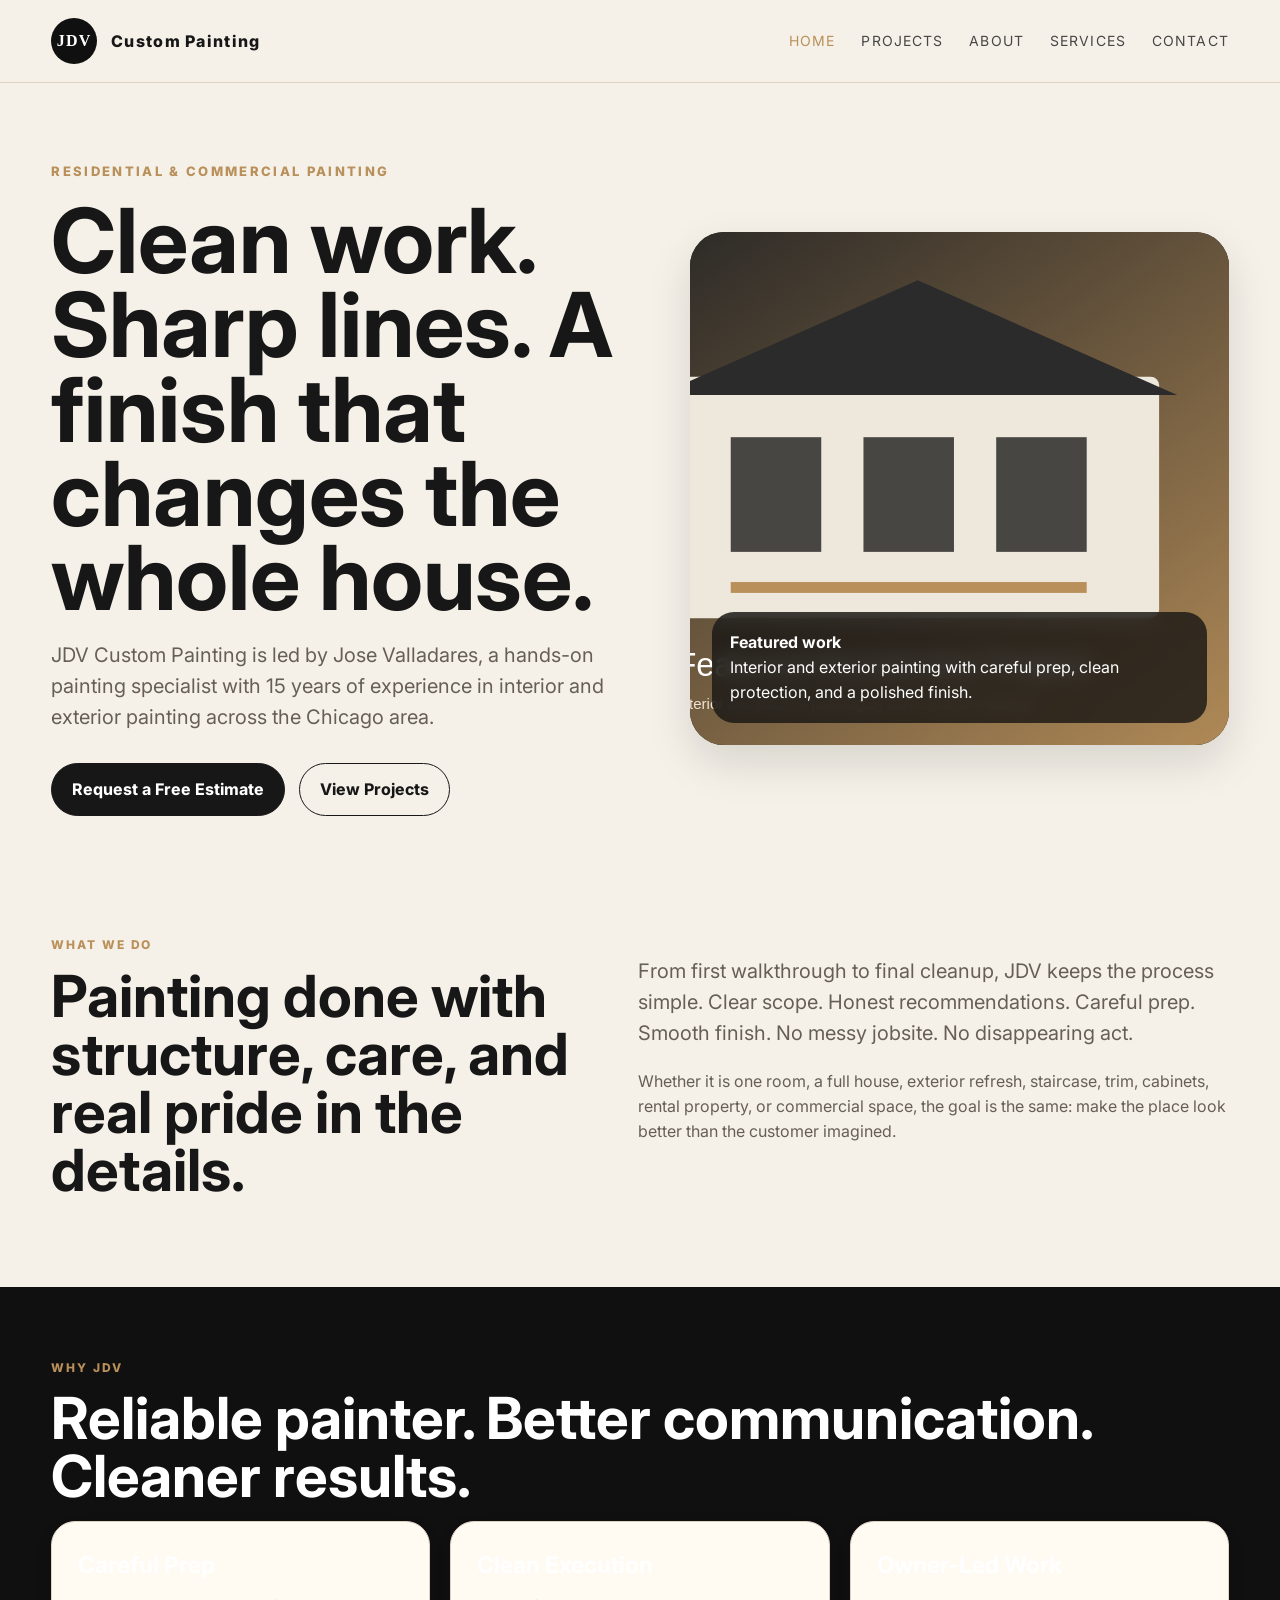
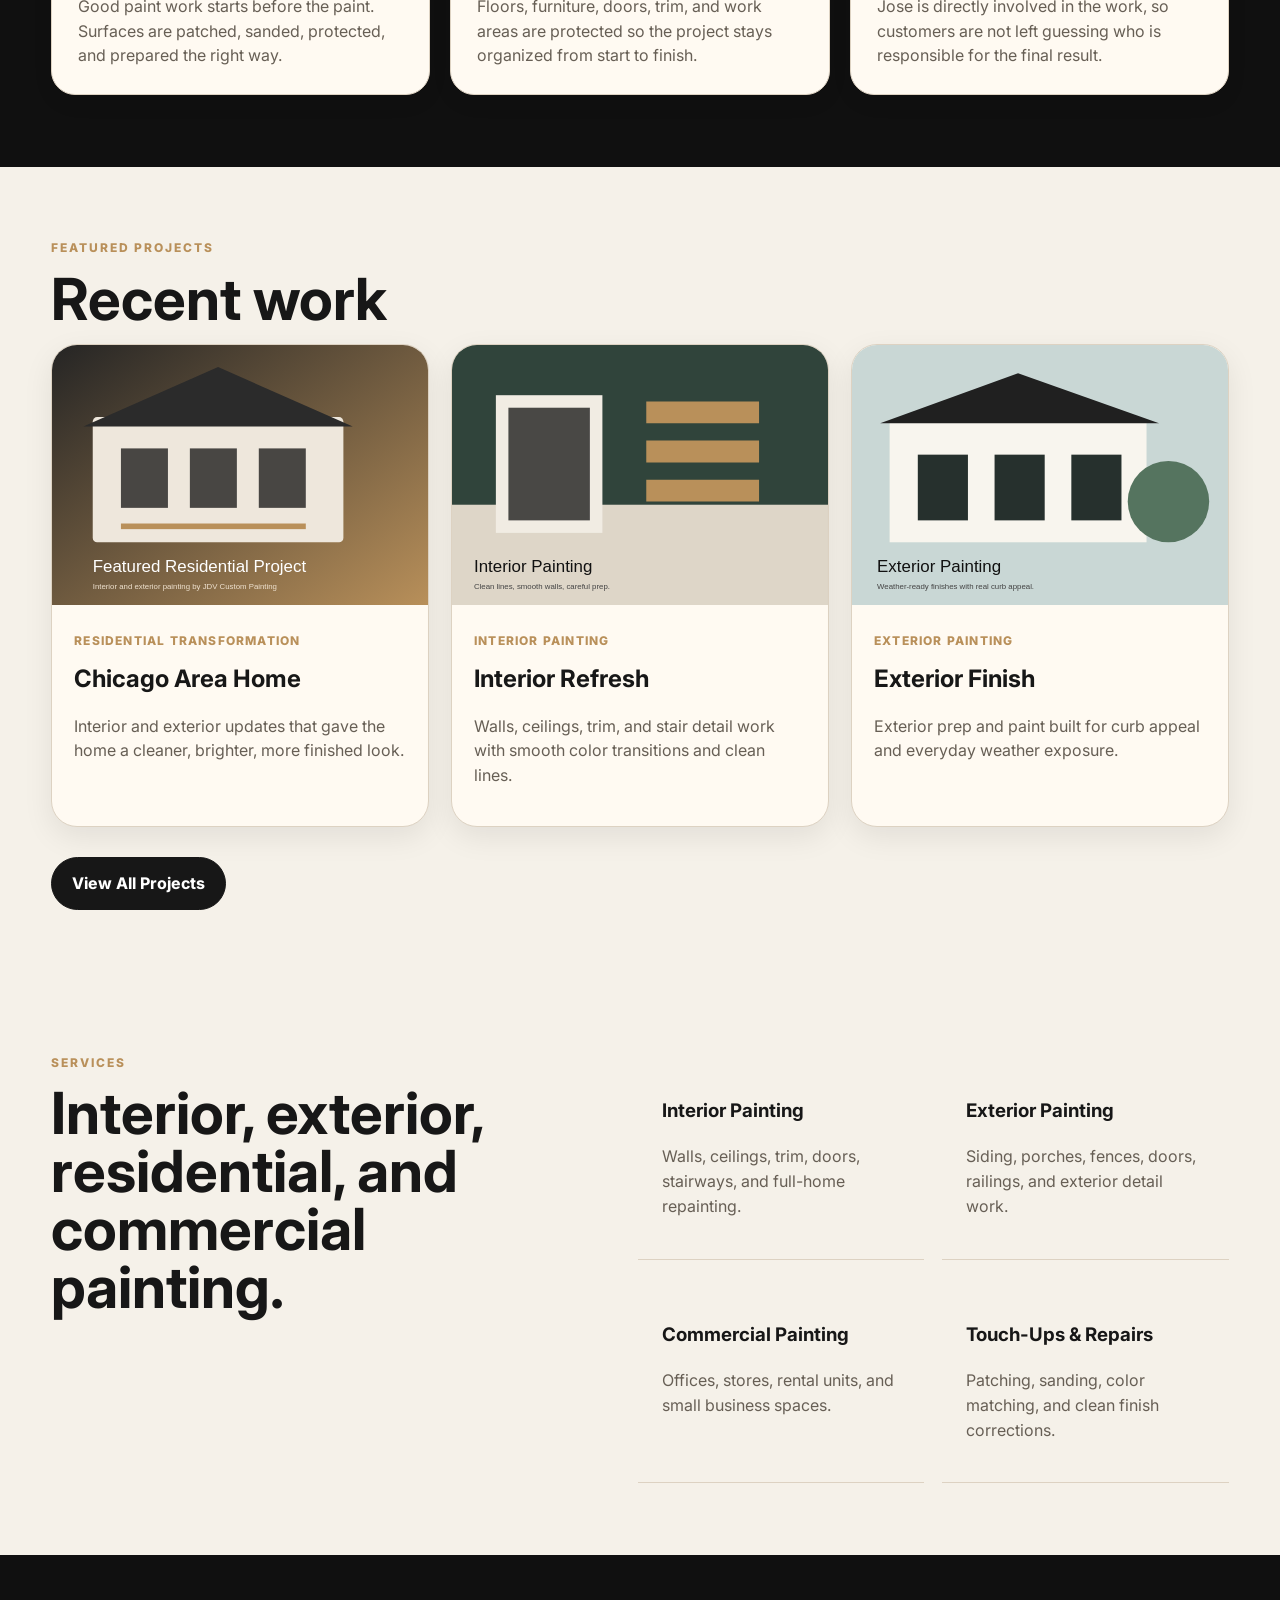
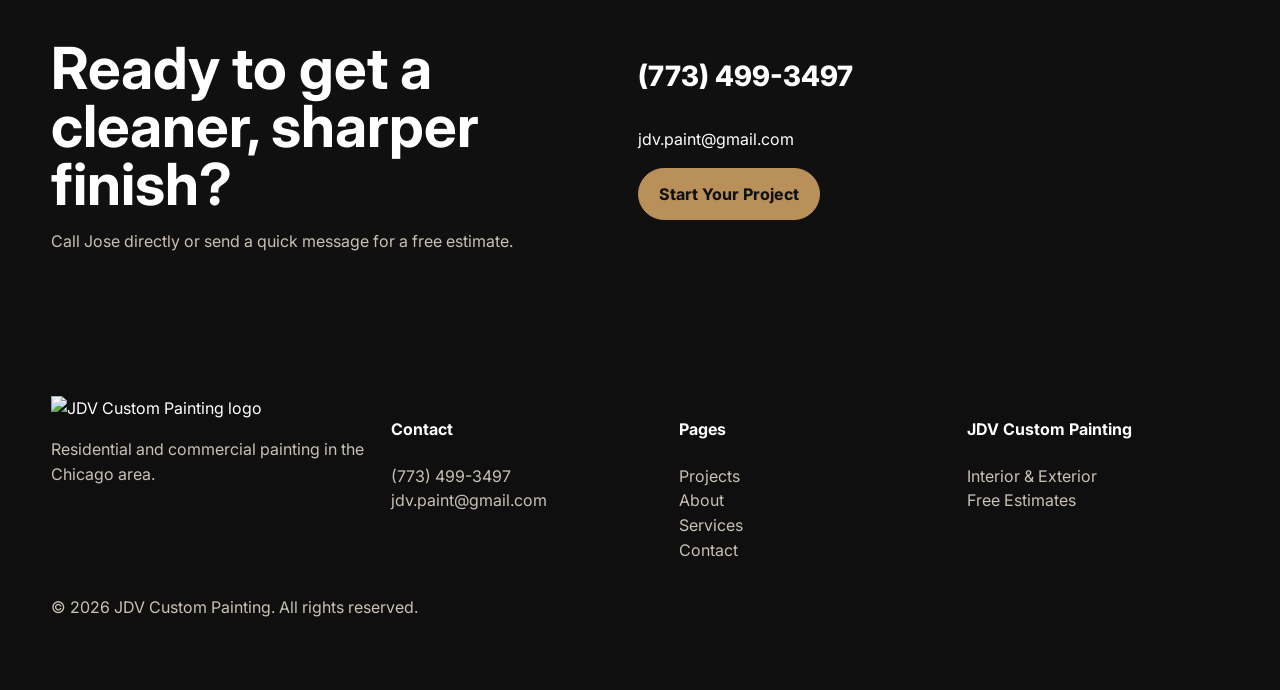
==== index.html @ 557c889a "Add files via upload" ====
<!doctype html><html lang="en"><head><meta charset="utf-8"><meta name="viewport" content="width=device-width,initial-scale=1"><title>JDV Custom Painting | Residential & Commercial Painting in Chicago</title><meta name="description" content="JDV Custom Painting provides residential and commercial interior and exterior painting in the Chicago area. Free estimates by Jose Valladares."><link rel="preconnect" href="https://fonts.googleapis.com"><link rel="preconnect" href="https://fonts.gstatic.com" crossorigin><link href="https://fonts.googleapis.com/css2?family=Inter:wght@400;600;700;800;900&display=swap" rel="stylesheet"><link rel="stylesheet" href="assets/style.css"></head><body><header class="topbar"><div class="wrap nav"><a class="brand" href="index.html"><span class="brand-mark">JDV</span><span>Custom Painting</span></a><nav class="links"><a class="active" href="index.html">Home</a><a href="projects.html">Projects</a><a href="about.html">About</a><a href="services.html">Services</a><a href="contact.html">Contact</a></nav><button class="mobile-toggle">☰</button></div><div class="wrap mobile-menu"><a href="index.html">Home</a><a href="projects.html">Projects</a><a href="about.html">About</a><a href="services.html">Services</a><a href="contact.html">Contact</a></div></header><main><section class="hero"><div class="wrap hero-grid"><div><div class="eyebrow">Residential & Commercial Painting</div><h1 class="h1">Clean work. Sharp lines. A finish that changes the whole house.</h1><p class="lead">JDV Custom Painting is led by Jose Valladares, a hands-on painting specialist with 15 years of experience in interior and exterior painting across the Chicago area.</p><div class="actions"><a class="btn dark" href="contact.html">Request a Free Estimate</a><a class="btn" href="projects.html">View Projects</a></div></div><div class="hero-card"><img src="assets/images/project-house.svg" alt="Residential painting project"><div class="hero-note"><strong>Featured work</strong><br>Interior and exterior painting with careful prep, clean protection, and a polished finish.</div></div></div></section><section class="section"><div class="wrap split"><div><div class="kicker">What We Do</div><h2 class="section-title">Painting done with structure, care, and real pride in the details.</h2></div><div><p class="lead">From first walkthrough to final cleanup, JDV keeps the process simple. Clear scope. Honest recommendations. Careful prep. Smooth finish. No messy jobsite. No disappearing act.</p><p class="muted">Whether it is one room, a full house, exterior refresh, staircase, trim, cabinets, rental property, or commercial space, the goal is the same: make the place look better than the customer imagined.</p></div></div></section><section class="section dark"><div class="wrap"><div class="kicker">Why JDV</div><h2 class="section-title">Reliable painter. Better communication. Cleaner results.</h2><div class="cards"><div class="card"><h3>Careful Prep</h3><p>Good paint work starts before the paint. Surfaces are patched, sanded, protected, and prepared the right way.</p></div><div class="card"><h3>Clean Execution</h3><p>Floors, furniture, doors, trim, and work areas are protected so the project stays organized from start to finish.</p></div><div class="card"><h3>Owner-Led Work</h3><p>Jose is directly involved in the work, so customers are not left guessing who is responsible for the final result.</p></div></div></div></section><section class="section"><div class="wrap"><div class="kicker">Featured Projects</div><h2 class="section-title">Recent work</h2><div class="project-grid"><article class="project"><img src="assets/images/project-house.svg" alt="Chicago area residential transformation"><div class="project-body"><span class="tag">Residential Transformation</span><h3>Chicago Area Home</h3><p class="muted">Interior and exterior updates that gave the home a cleaner, brighter, more finished look.</p></div></article><article class="project"><img src="assets/images/interior.svg" alt="Interior painting project"><div class="project-body"><span class="tag">Interior Painting</span><h3>Interior Refresh</h3><p class="muted">Walls, ceilings, trim, and stair detail work with smooth color transitions and clean lines.</p></div></article><article class="project"><img src="assets/images/exterior.svg" alt="Exterior painting project"><div class="project-body"><span class="tag">Exterior Painting</span><h3>Exterior Finish</h3><p class="muted">Exterior prep and paint built for curb appeal and everyday weather exposure.</p></div></article></div><div class="actions"><a class="btn dark" href="projects.html">View All Projects</a></div></div></section><section class="section"><div class="wrap split"><div><div class="kicker">Services</div><h2 class="section-title">Interior, exterior, residential, and commercial painting.</h2></div><div class="service-list"><div class="service-item"><h3>Interior Painting</h3><p class="muted">Walls, ceilings, trim, doors, stairways, and full-home repainting.</p></div><div class="service-item"><h3>Exterior Painting</h3><p class="muted">Siding, porches, fences, doors, railings, and exterior detail work.</p></div><div class="service-item"><h3>Commercial Painting</h3><p class="muted">Offices, stores, rental units, and small business spaces.</p></div><div class="service-item"><h3>Touch-Ups & Repairs</h3><p class="muted">Patching, sanding, color matching, and clean finish corrections.</p></div></div></div></section><section class="section dark"><div class="wrap split"><div><h2 class="section-title">Ready to get a cleaner, sharper finish?</h2><p class="muted">Call Jose directly or send a quick message for a free estimate.</p></div><div><p class="contact-line"><a href="tel:+17734993497">(773) 499-3497</a></p><p><a href="mailto:jdv.paint@gmail.com">jdv.paint@gmail.com</a></p><a class="btn gold" href="contact.html">Start Your Project</a></div></div></section></main><footer class="footer"><div class="wrap footer-grid"><div><img src="assets/images/logo.svg" alt="JDV Custom Painting logo" style="width:220px"><p>Residential and commercial painting in the Chicago area.</p></div><div><h4>Contact</h4><p><a href="tel:+17734993497">(773) 499-3497</a><br><a href="mailto:jdv.paint@gmail.com">jdv.paint@gmail.com</a></p></div><div><h4>Pages</h4><p><a href="projects.html">Projects</a><br><a href="about.html">About</a><br><a href="services.html">Services</a><br><a href="contact.html">Contact</a></p></div><div><h4>JDV Custom Painting</h4><p>Interior & Exterior<br>Free Estimates</p></div></div><div class="wrap"><p>© <span data-year></span> JDV Custom Painting. All rights reserved.</p></div></footer><script src="assets/script.js"></script></body></html>
---- assets/style.css ----
:root{--bg:#f5f1e9;--card:#fffaf2;--ink:#171717;--muted:#675f55;--line:#ddd2c2;--gold:#b9905a;--dark:#101010;--dark2:#1b1b1b;--radius:24px;--shadow:0 18px 45px rgba(0,0,0,.12)}
*{box-sizing:border-box}html{scroll-behavior:smooth}body{margin:0;font-family:Inter,Arial,sans-serif;background:var(--bg);color:var(--ink);line-height:1.55}a{color:inherit;text-decoration:none}img{max-width:100%;display:block}.wrap{width:min(1180px,92vw);margin:auto}.topbar{position:sticky;top:0;z-index:10;background:rgba(245,241,233,.9);backdrop-filter:blur(14px);border-bottom:1px solid var(--line)}.nav{height:82px;display:flex;align-items:center;justify-content:space-between}.brand{display:flex;align-items:center;gap:14px;font-weight:800;letter-spacing:.08em}.brand-mark{width:46px;height:46px;border-radius:50%;background:var(--dark);color:#fff;display:grid;place-items:center;font-family:Georgia,serif}.links{display:flex;align-items:center;gap:26px;font-size:14px;text-transform:uppercase;letter-spacing:.08em}.links a{opacity:.78}.links a:hover,.links a.active{opacity:1;color:var(--gold)}.mobile-toggle{display:none}.btn{display:inline-flex;align-items:center;justify-content:center;padding:13px 20px;border-radius:999px;border:1px solid var(--ink);font-weight:750}.btn.dark{background:var(--ink);color:#fff}.btn.gold{background:var(--gold);border-color:var(--gold);color:#111}.hero{padding:78px 0 48px}.hero-grid{display:grid;grid-template-columns:1.05fr .95fr;gap:44px;align-items:center}.eyebrow{font-size:13px;text-transform:uppercase;letter-spacing:.18em;color:var(--gold);font-weight:800}.h1{font-size:clamp(46px,7vw,92px);line-height:.94;margin:18px 0}.lead{font-size:20px;color:var(--muted);max-width:690px}.hero-card{border-radius:34px;overflow:hidden;box-shadow:var(--shadow);background:#111;position:relative}.hero-card img{aspect-ratio:1.05/1;object-fit:cover}.hero-note{position:absolute;left:22px;right:22px;bottom:22px;background:rgba(16,16,16,.76);color:#fff;border-radius:22px;padding:18px;backdrop-filter:blur(10px)}.actions{display:flex;gap:14px;flex-wrap:wrap;margin-top:30px}.section{padding:72px 0}.section.dark{background:var(--dark);color:#fff}.section.dark .muted{color:#c9c1b5}.kicker{color:var(--gold);font-weight:800;letter-spacing:.16em;text-transform:uppercase;font-size:12px}.section-title{font-size:clamp(34px,5vw,58px);line-height:1;margin:12px 0 16px}.muted{color:var(--muted)}.split{display:grid;grid-template-columns:.95fr 1.05fr;gap:52px;align-items:start}.cards{display:grid;grid-template-columns:repeat(3,1fr);gap:20px}.card{background:var(--card);border:1px solid var(--line);border-radius:var(--radius);padding:26px;box-shadow:0 8px 22px rgba(0,0,0,.05)}.card h3{font-size:23px;margin:0 0 10px}.card p{color:var(--muted);margin:0}.project-grid{display:grid;grid-template-columns:repeat(3,1fr);gap:22px}.project{background:var(--card);border:1px solid var(--line);border-radius:26px;overflow:hidden;box-shadow:0 10px 30px rgba(0,0,0,.08)}.project img{height:260px;width:100%;object-fit:cover}.project-body{padding:22px}.project h3{margin:0 0 8px;font-size:24px}.tag{display:inline-block;font-size:12px;text-transform:uppercase;letter-spacing:.1em;color:var(--gold);font-weight:800;margin-bottom:10px}.service-list{display:grid;grid-template-columns:1fr 1fr;gap:18px}.service-item{padding:24px;border-bottom:1px solid var(--line)}.quote{font-size:28px;line-height:1.25;font-family:Georgia,serif}.form{display:grid;gap:14px}.form input,.form textarea,.form select{width:100%;padding:15px 16px;border-radius:14px;border:1px solid var(--line);background:#fff;font:inherit}.form textarea{min-height:150px}.footer{background:#0f0f0f;color:#fff;padding:54px 0}.footer-grid{display:grid;grid-template-columns:1.2fr repeat(3,1fr);gap:26px}.footer p,.footer a{color:#c9c1b5}.page-hero{padding:72px 0 42px;border-bottom:1px solid var(--line)}.crumb{font-size:13px;color:var(--muted);text-transform:uppercase;letter-spacing:.12em}.filters{display:flex;gap:12px;flex-wrap:wrap;margin:24px 0}.pill{border:1px solid var(--line);border-radius:999px;padding:9px 14px;color:var(--muted);background:#fff}.stat-row{display:grid;grid-template-columns:repeat(3,1fr);gap:18px;margin-top:24px}.stat{background:#fff;border:1px solid var(--line);border-radius:22px;padding:22px}.stat strong{font-size:38px;display:block}.contact-line{font-size:28px;font-weight:800}.mobile-menu{display:none}
@media(max-width:850px){.links{display:none}.mobile-toggle{display:block;background:transparent;border:0;font-size:28px}.mobile-menu.open{display:grid;gap:12px;padding:0 0 22px}.hero-grid,.split,.footer-grid{grid-template-columns:1fr}.cards,.project-grid,.service-list,.stat-row{grid-template-columns:1fr}.h1{font-size:52px}.section{padding:52px 0}.hero{padding-top:46px}.project img{height:220px}}
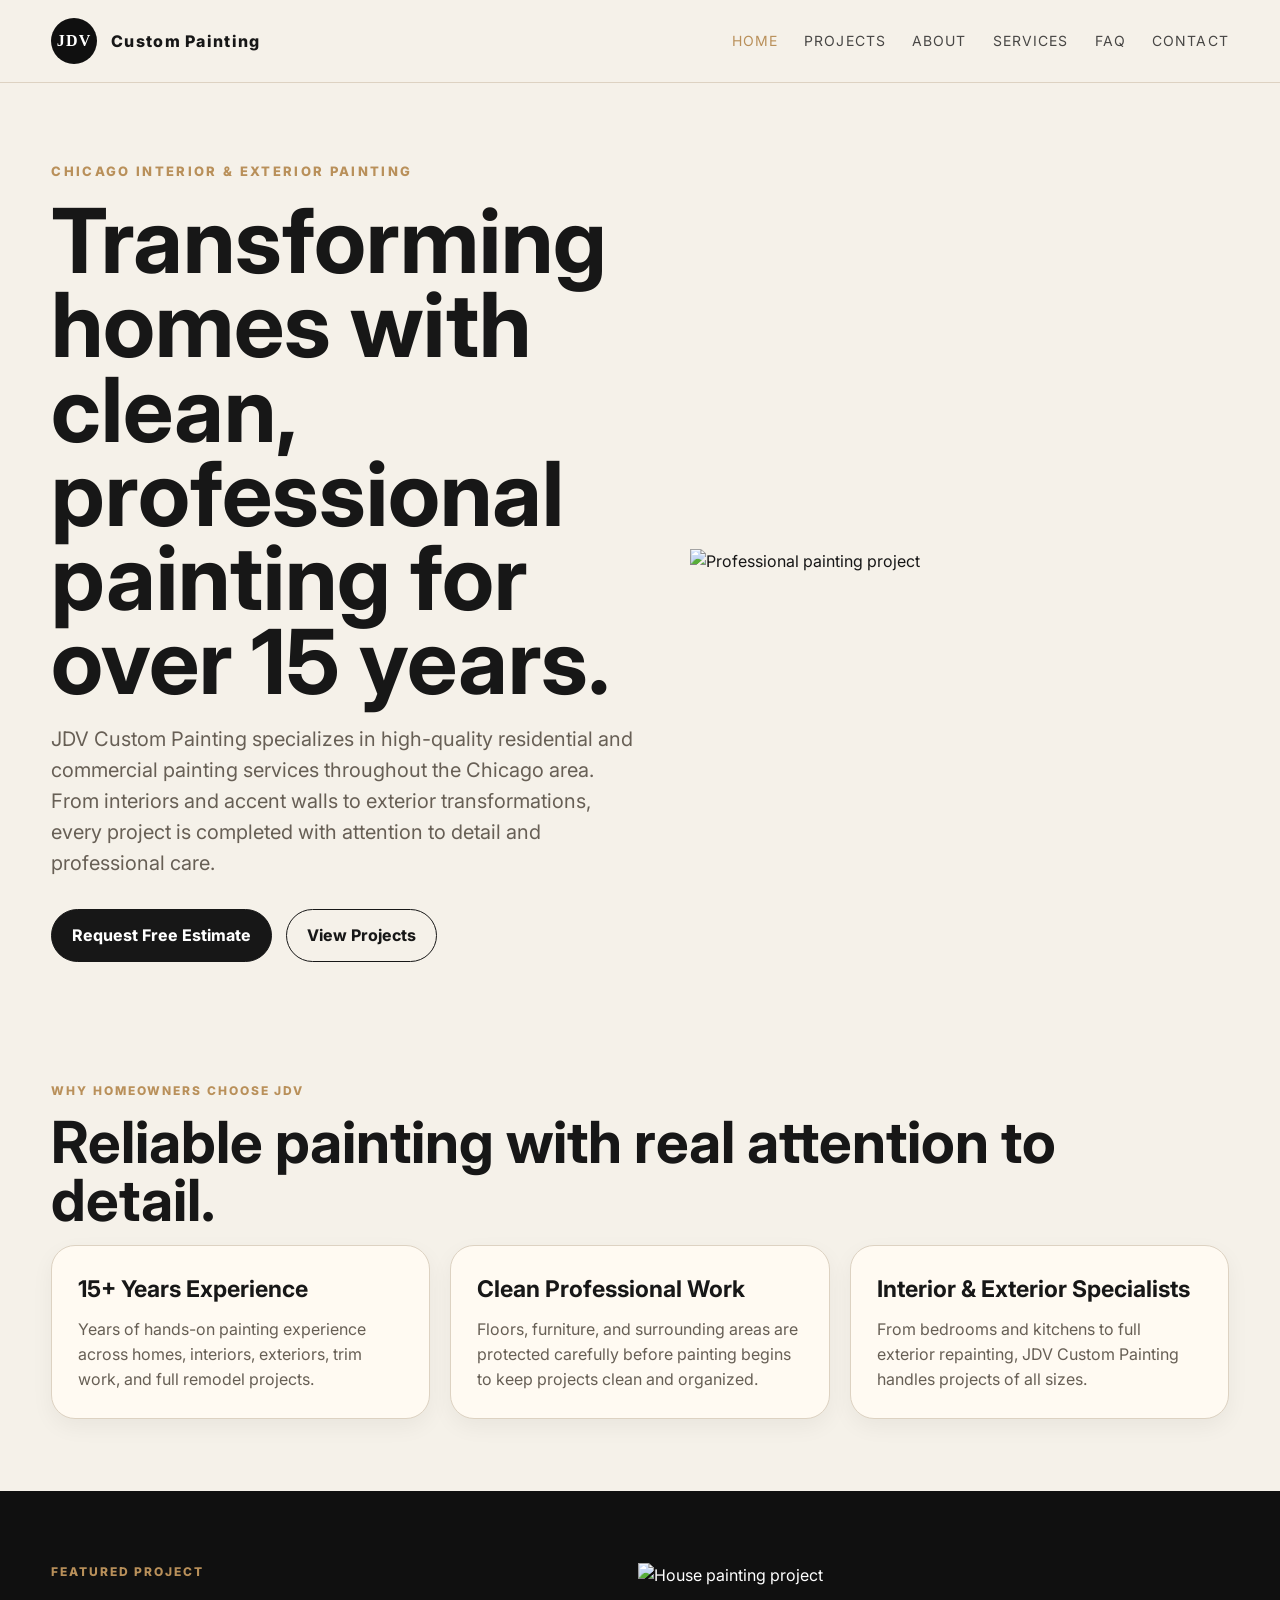
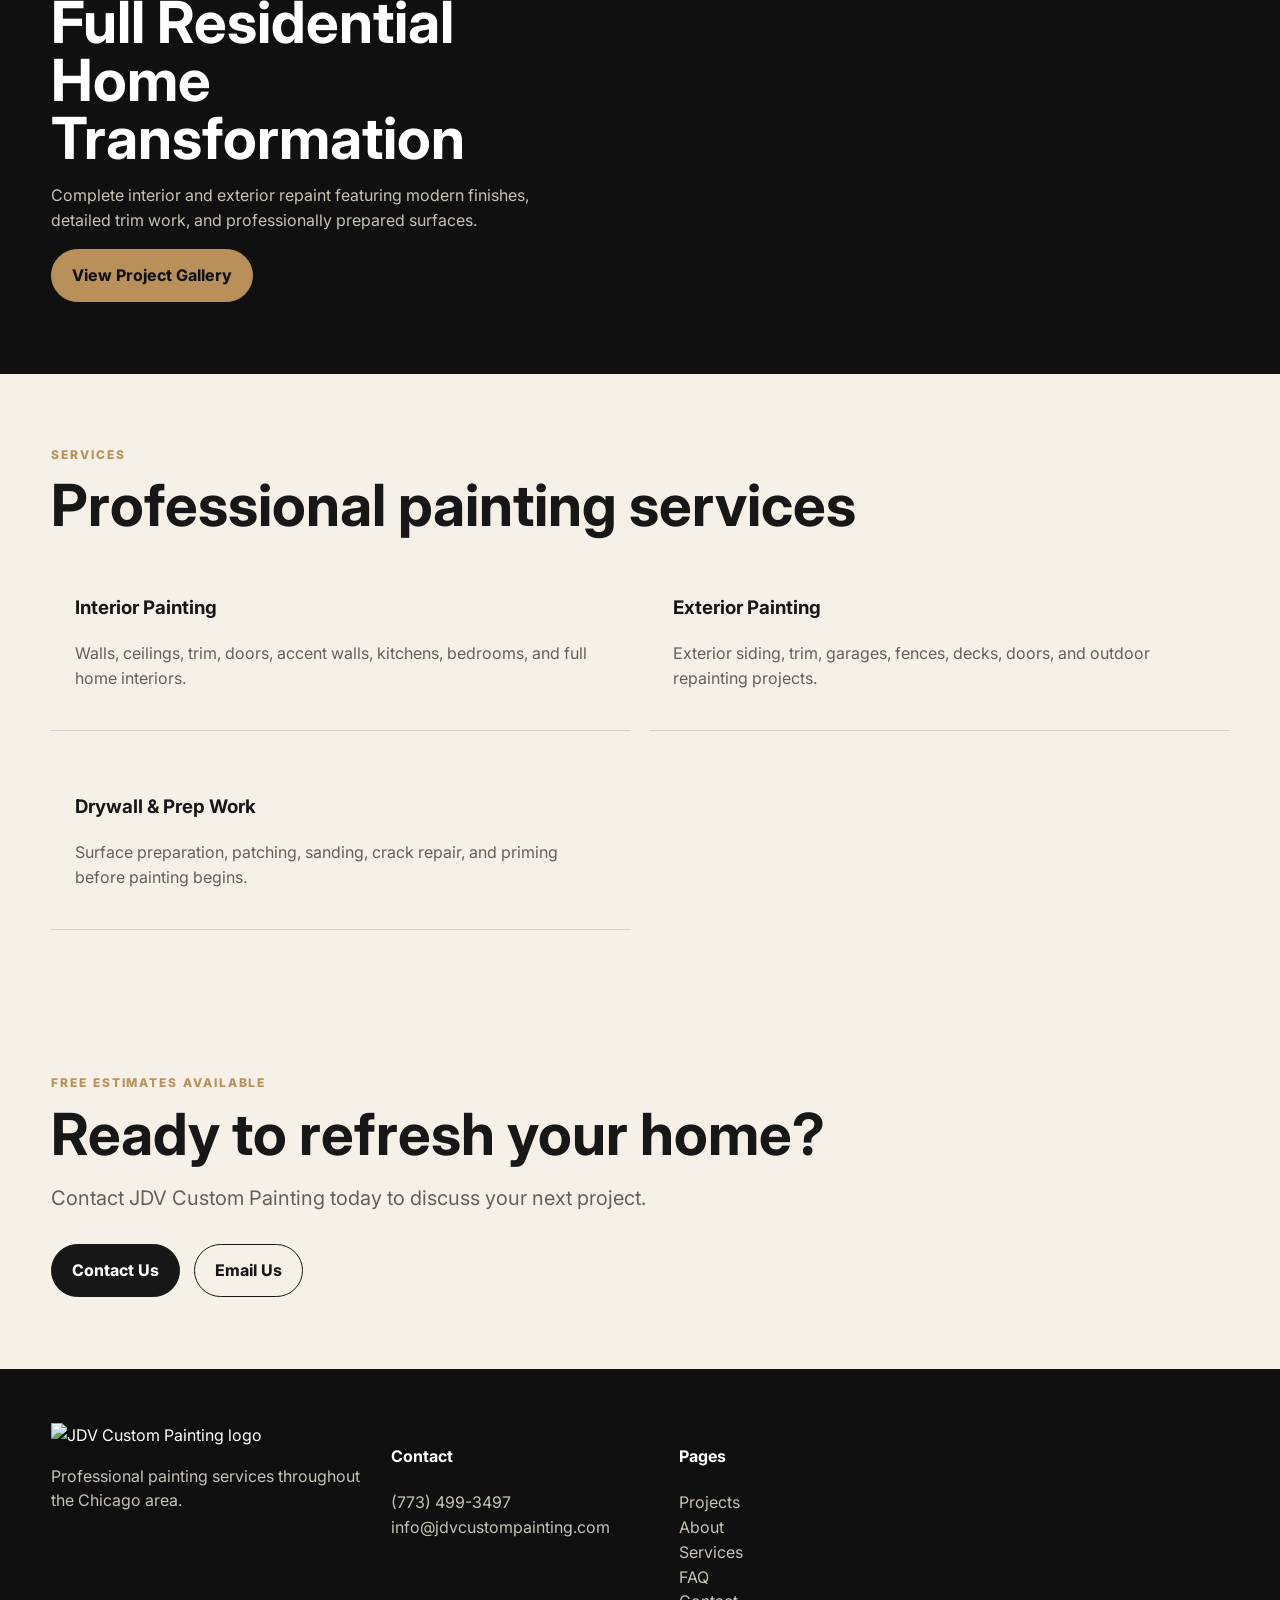
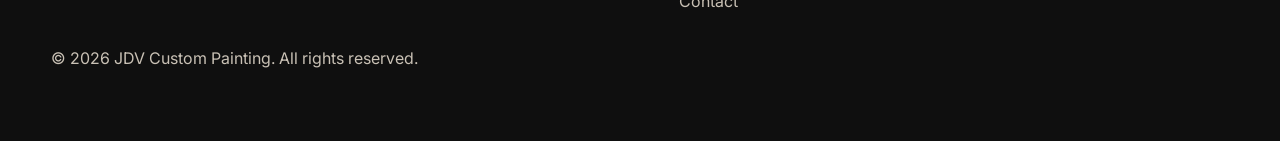
==== commit bba36a9f: "Updated all pages tempates" ====
--- a/index.html
+++ b/index.html
@@ -1 +1,344 @@
-<!doctype html><html lang="en"><head><meta charset="utf-8"><meta name="viewport" content="width=device-width,initial-scale=1"><title>JDV Custom Painting | Residential & Commercial Painting in Chicago</title><meta name="description" content="JDV Custom Painting provides residential and commercial interior and exterior painting in the Chicago area. Free estimates by Jose Valladares."><link rel="preconnect" href="https://fonts.googleapis.com"><link rel="preconnect" href="https://fonts.gstatic.com" crossorigin><link href="https://fonts.googleapis.com/css2?family=Inter:wght@400;600;700;800;900&display=swap" rel="stylesheet"><link rel="stylesheet" href="assets/style.css"></head><body><header class="topbar"><div class="wrap nav"><a class="brand" href="index.html"><span class="brand-mark">JDV</span><span>Custom Painting</span></a><nav class="links"><a class="active" href="index.html">Home</a><a href="projects.html">Projects</a><a href="about.html">About</a><a href="services.html">Services</a><a href="contact.html">Contact</a></nav><button class="mobile-toggle">☰</button></div><div class="wrap mobile-menu"><a href="index.html">Home</a><a href="projects.html">Projects</a><a href="about.html">About</a><a href="services.html">Services</a><a href="contact.html">Contact</a></div></header><main><section class="hero"><div class="wrap hero-grid"><div><div class="eyebrow">Residential & Commercial Painting</div><h1 class="h1">Clean work. Sharp lines. A finish that changes the whole house.</h1><p class="lead">JDV Custom Painting is led by Jose Valladares, a hands-on painting specialist with 15 years of experience in interior and exterior painting across the Chicago area.</p><div class="actions"><a class="btn dark" href="contact.html">Request a Free Estimate</a><a class="btn" href="projects.html">View Projects</a></div></div><div class="hero-card"><img src="assets/images/project-house.svg" alt="Residential painting project"><div class="hero-note"><strong>Featured work</strong><br>Interior and exterior painting with careful prep, clean protection, and a polished finish.</div></div></div></section><section class="section"><div class="wrap split"><div><div class="kicker">What We Do</div><h2 class="section-title">Painting done with structure, care, and real pride in the details.</h2></div><div><p class="lead">From first walkthrough to final cleanup, JDV keeps the process simple. Clear scope. Honest recommendations. Careful prep. Smooth finish. No messy jobsite. No disappearing act.</p><p class="muted">Whether it is one room, a full house, exterior refresh, staircase, trim, cabinets, rental property, or commercial space, the goal is the same: make the place look better than the customer imagined.</p></div></div></section><section class="section dark"><div class="wrap"><div class="kicker">Why JDV</div><h2 class="section-title">Reliable painter. Better communication. Cleaner results.</h2><div class="cards"><div class="card"><h3>Careful Prep</h3><p>Good paint work starts before the paint. Surfaces are patched, sanded, protected, and prepared the right way.</p></div><div class="card"><h3>Clean Execution</h3><p>Floors, furniture, doors, trim, and work areas are protected so the project stays organized from start to finish.</p></div><div class="card"><h3>Owner-Led Work</h3><p>Jose is directly involved in the work, so customers are not left guessing who is responsible for the final result.</p></div></div></div></section><section class="section"><div class="wrap"><div class="kicker">Featured Projects</div><h2 class="section-title">Recent work</h2><div class="project-grid"><article class="project"><img src="assets/images/project-house.svg" alt="Chicago area residential transformation"><div class="project-body"><span class="tag">Residential Transformation</span><h3>Chicago Area Home</h3><p class="muted">Interior and exterior updates that gave the home a cleaner, brighter, more finished look.</p></div></article><article class="project"><img src="assets/images/interior.svg" alt="Interior painting project"><div class="project-body"><span class="tag">Interior Painting</span><h3>Interior Refresh</h3><p class="muted">Walls, ceilings, trim, and stair detail work with smooth color transitions and clean lines.</p></div></article><article class="project"><img src="assets/images/exterior.svg" alt="Exterior painting project"><div class="project-body"><span class="tag">Exterior Painting</span><h3>Exterior Finish</h3><p class="muted">Exterior prep and paint built for curb appeal and everyday weather exposure.</p></div></article></div><div class="actions"><a class="btn dark" href="projects.html">View All Projects</a></div></div></section><section class="section"><div class="wrap split"><div><div class="kicker">Services</div><h2 class="section-title">Interior, exterior, residential, and commercial painting.</h2></div><div class="service-list"><div class="service-item"><h3>Interior Painting</h3><p class="muted">Walls, ceilings, trim, doors, stairways, and full-home repainting.</p></div><div class="service-item"><h3>Exterior Painting</h3><p class="muted">Siding, porches, fences, doors, railings, and exterior detail work.</p></div><div class="service-item"><h3>Commercial Painting</h3><p class="muted">Offices, stores, rental units, and small business spaces.</p></div><div class="service-item"><h3>Touch-Ups & Repairs</h3><p class="muted">Patching, sanding, color matching, and clean finish corrections.</p></div></div></div></section><section class="section dark"><div class="wrap split"><div><h2 class="section-title">Ready to get a cleaner, sharper finish?</h2><p class="muted">Call Jose directly or send a quick message for a free estimate.</p></div><div><p class="contact-line"><a href="tel:+17734993497">(773) 499-3497</a></p><p><a href="mailto:jdv.paint@gmail.com">jdv.paint@gmail.com</a></p><a class="btn gold" href="contact.html">Start Your Project</a></div></div></section></main><footer class="footer"><div class="wrap footer-grid"><div><img src="assets/images/logo.svg" alt="JDV Custom Painting logo" style="width:220px"><p>Residential and commercial painting in the Chicago area.</p></div><div><h4>Contact</h4><p><a href="tel:+17734993497">(773) 499-3497</a><br><a href="mailto:jdv.paint@gmail.com">jdv.paint@gmail.com</a></p></div><div><h4>Pages</h4><p><a href="projects.html">Projects</a><br><a href="about.html">About</a><br><a href="services.html">Services</a><br><a href="contact.html">Contact</a></p></div><div><h4>JDV Custom Painting</h4><p>Interior & Exterior<br>Free Estimates</p></div></div><div class="wrap"><p>© <span data-year></span> JDV Custom Painting. All rights reserved.</p></div></footer><script src="assets/script.js"></script></body></html>
+<!DOCTYPE html>
+<html lang="en">
+
+<head>
+
+  <meta charset="UTF-8" />
+
+  <meta name="viewport" content="width=device-width, initial-scale=1.0" />
+
+  <title>JDV Custom Painting | Interior & Exterior Painting</title>
+
+  <meta name="description"
+    content="Professional interior and exterior painting services in Chicago. 15+ years of experience transforming homes with clean, high-quality finishes." />
+
+  <link rel="stylesheet" href="assets/style.css" />
+
+  <link rel="preconnect" href="https://fonts.googleapis.com" />
+
+  <link rel="preconnect" href="https://fonts.gstatic.com" crossorigin />
+
+  <link
+    href="https://fonts.googleapis.com/css2?family=Inter:wght@400;500;600;700;800&display=swap"
+    rel="stylesheet" />
+
+</head>
+
+<body>
+
+  <header class="topbar">
+
+    <div class="wrap nav">
+
+      <a class="brand" href="index.html">
+
+        <span class="brand-mark">JDV</span>
+
+        <span>Custom Painting</span>
+
+      </a>
+
+      <nav class="links">
+
+        <a class="active" href="index.html">Home</a>
+
+        <a href="projects.html">Projects</a>
+
+        <a href="about.html">About</a>
+
+        <a href="services.html">Services</a>
+
+        <a href="faq.html">FAQ</a>
+
+        <a href="contact.html">Contact</a>
+
+      </nav>
+
+    </div>
+
+  </header>
+
+  <main>
+
+    <section class="hero">
+
+      <div class="wrap hero-grid">
+
+        <div>
+
+          <div class="eyebrow">
+            Chicago Interior & Exterior Painting
+          </div>
+
+          <h1 class="h1">
+            Transforming homes with clean, professional painting for over 15 years.
+          </h1>
+
+          <p class="lead">
+            JDV Custom Painting specializes in high-quality residential and commercial painting services throughout the Chicago area. From interiors and accent walls to exterior transformations, every project is completed with attention to detail and professional care.
+          </p>
+
+          <div class="actions">
+
+            <a class="btn dark" href="contact.html">
+              Request Free Estimate
+            </a>
+
+            <a class="btn" href="projects.html">
+              View Projects
+            </a>
+
+          </div>
+
+        </div>
+
+        <div>
+
+          <img
+            class="hero-image"
+            src="assets/images/hero-painting.jpg"
+            alt="Professional painting project" />
+
+        </div>
+
+      </div>
+
+    </section>
+
+    <section class="section">
+
+      <div class="wrap">
+
+        <div class="kicker">
+          Why Homeowners Choose JDV
+        </div>
+
+        <h2 class="section-title">
+          Reliable painting with real attention to detail.
+        </h2>
+
+        <div class="cards">
+
+          <div class="card">
+
+            <h3>15+ Years Experience</h3>
+
+            <p>
+              Years of hands-on painting experience across homes, interiors, exteriors, trim work, and full remodel projects.
+            </p>
+
+          </div>
+
+          <div class="card">
+
+            <h3>Clean Professional Work</h3>
+
+            <p>
+              Floors, furniture, and surrounding areas are protected carefully before painting begins to keep projects clean and organized.
+            </p>
+
+          </div>
+
+          <div class="card">
+
+            <h3>Interior & Exterior Specialists</h3>
+
+            <p>
+              From bedrooms and kitchens to full exterior repainting, JDV Custom Painting handles projects of all sizes.
+            </p>
+
+          </div>
+
+        </div>
+
+      </div>
+
+    </section>
+
+    <section class="section dark">
+
+      <div class="wrap split">
+
+        <div>
+
+          <div class="kicker">
+            Featured Project
+          </div>
+
+          <h2 class="section-title">
+            Full Residential Home Transformation
+          </h2>
+
+          <p class="muted">
+            Complete interior and exterior repaint featuring modern finishes, detailed trim work, and professionally prepared surfaces.
+          </p>
+
+          <a class="btn gold" href="projects.html">
+            View Project Gallery
+          </a>
+
+        </div>
+
+        <div>
+
+          <img
+            class="rounded-image"
+            src="assets/images/project-house.jpg"
+            alt="House painting project" />
+
+        </div>
+
+      </div>
+
+    </section>
+
+    <section class="section">
+
+      <div class="wrap">
+
+        <div class="kicker">
+          Services
+        </div>
+
+        <h2 class="section-title">
+          Professional painting services
+        </h2>
+
+        <div class="service-list">
+
+          <div class="service-item">
+            <h3>Interior Painting</h3>
+
+            <p class="muted">
+              Walls, ceilings, trim, doors, accent walls, kitchens, bedrooms, and full home interiors.
+            </p>
+          </div>
+
+          <div class="service-item">
+            <h3>Exterior Painting</h3>
+
+            <p class="muted">
+              Exterior siding, trim, garages, fences, decks, doors, and outdoor repainting projects.
+            </p>
+          </div>
+
+          <div class="service-item">
+            <h3>Drywall & Prep Work</h3>
+
+            <p class="muted">
+              Surface preparation, patching, sanding, crack repair, and priming before painting begins.
+            </p>
+          </div>
+
+        </div>
+
+      </div>
+
+    </section>
+
+    <section class="section cta-section">
+
+      <div class="wrap center">
+
+        <div class="kicker">
+          Free Estimates Available
+        </div>
+
+        <h2 class="section-title">
+          Ready to refresh your home?
+        </h2>
+
+        <p class="lead small">
+          Contact JDV Custom Painting today to discuss your next project.
+        </p>
+
+        <div class="actions center-actions">
+
+          <a class="btn dark" href="contact.html">
+            Contact Us
+          </a>
+
+          <a class="btn" href="mailto:info@jdvcustompainting.com">
+            Email Us
+          </a>
+
+        </div>
+
+      </div>
+
+    </section>
+
+  </main>
+
+  <footer class="footer">
+
+    <div class="wrap footer-grid">
+
+      <div>
+
+        <img
+          src="assets/images/logo.svg"
+          alt="JDV Custom Painting logo"
+          class="footer-logo" />
+
+        <p>
+          Professional painting services throughout the Chicago area.
+        </p>
+
+      </div>
+
+      <div>
+
+        <h4>Contact</h4>
+
+        <p>
+
+          <a href="tel:+17734993497">
+            (773) 499-3497
+          </a>
+
+          <br />
+
+          <a href="mailto:info@jdvcustompainting.com">
+            info@jdvcustompainting.com
+          </a>
+
+        </p>
+
+      </div>
+
+      <div>
+
+        <h4>Pages</h4>
+
+        <p>
+
+          <a href="projects.html">Projects</a><br />
+
+          <a href="about.html">About</a><br />
+
+          <a href="services.html">Services</a><br />
+
+          <a href="faq.html">FAQ</a><br />
+
+          <a href="contact.html">Contact</a>
+
+        </p>
+
+      </div>
+
+    </div>
+
+    <div class="wrap copyright">
+
+      <p>
+        © 2026 JDV Custom Painting. All rights reserved.
+      </p>
+
+    </div>
+
+  </footer>
+
+</body>
+
+</html>
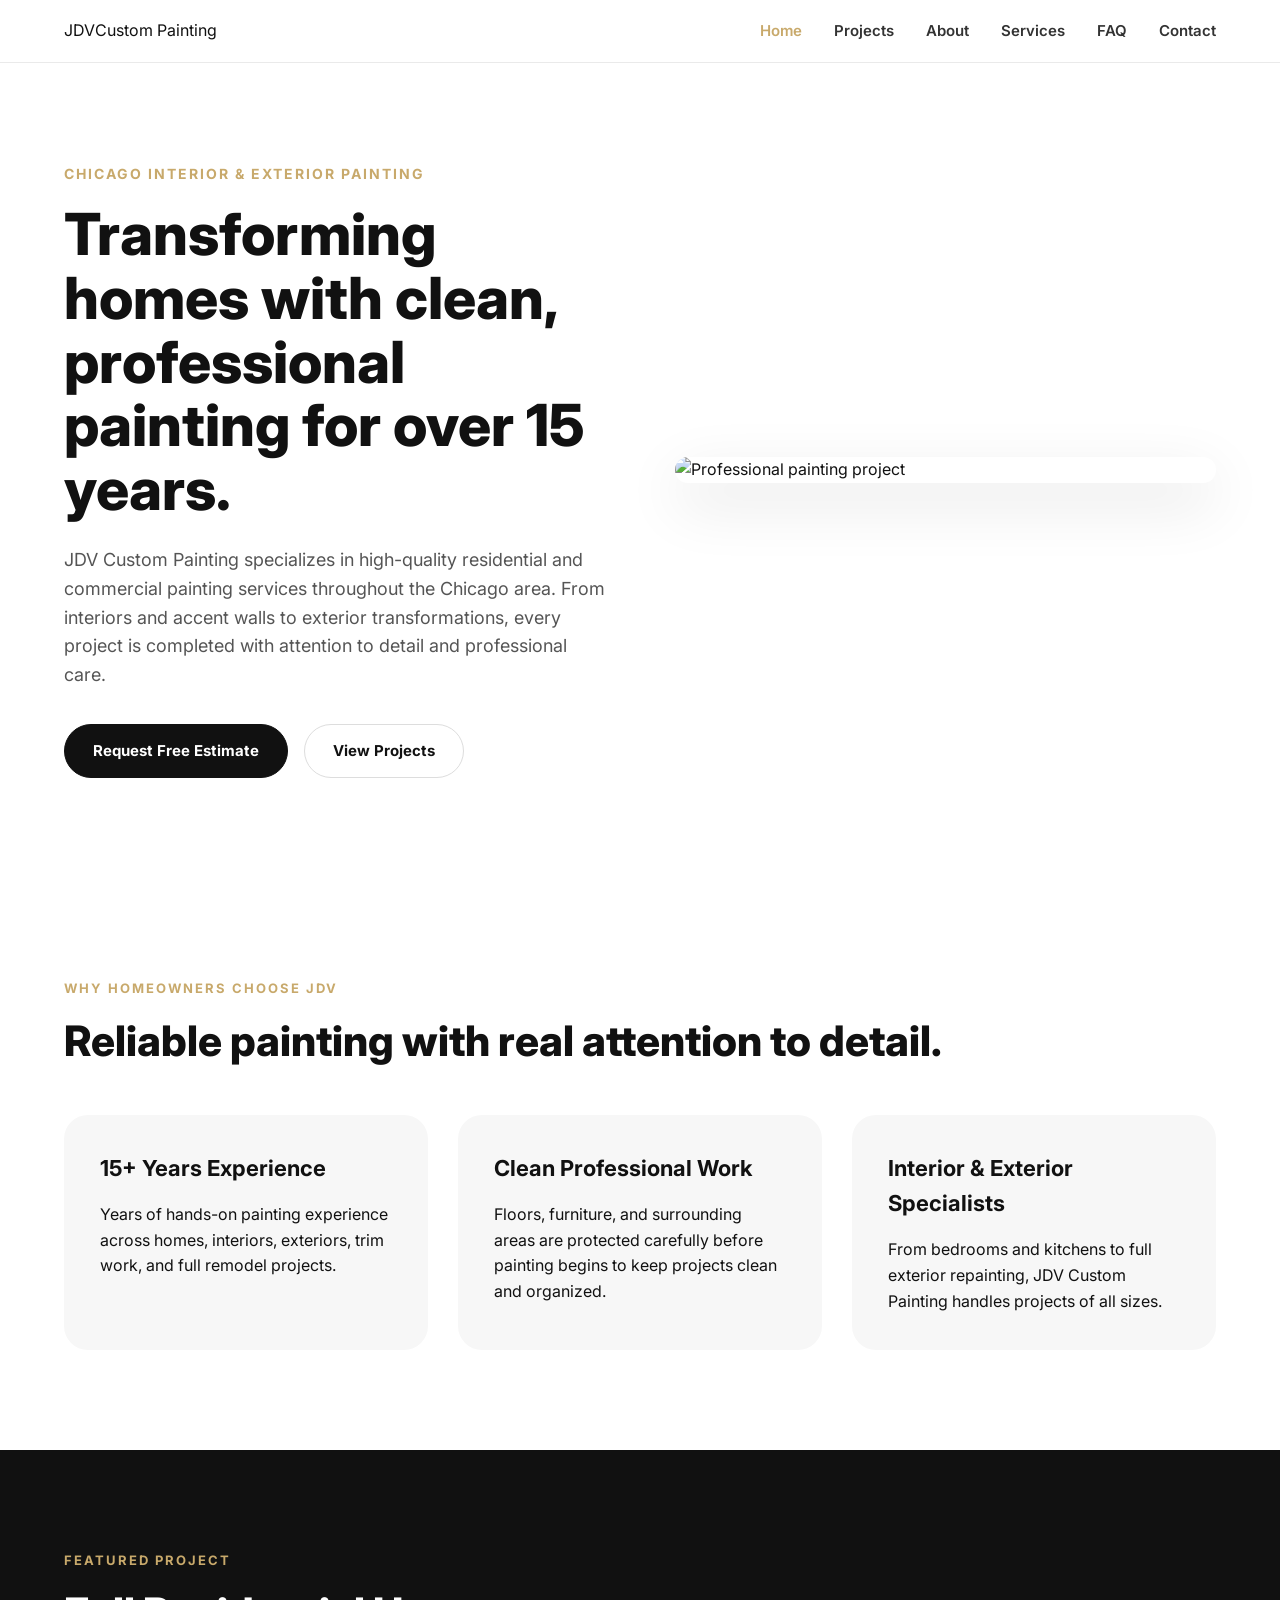
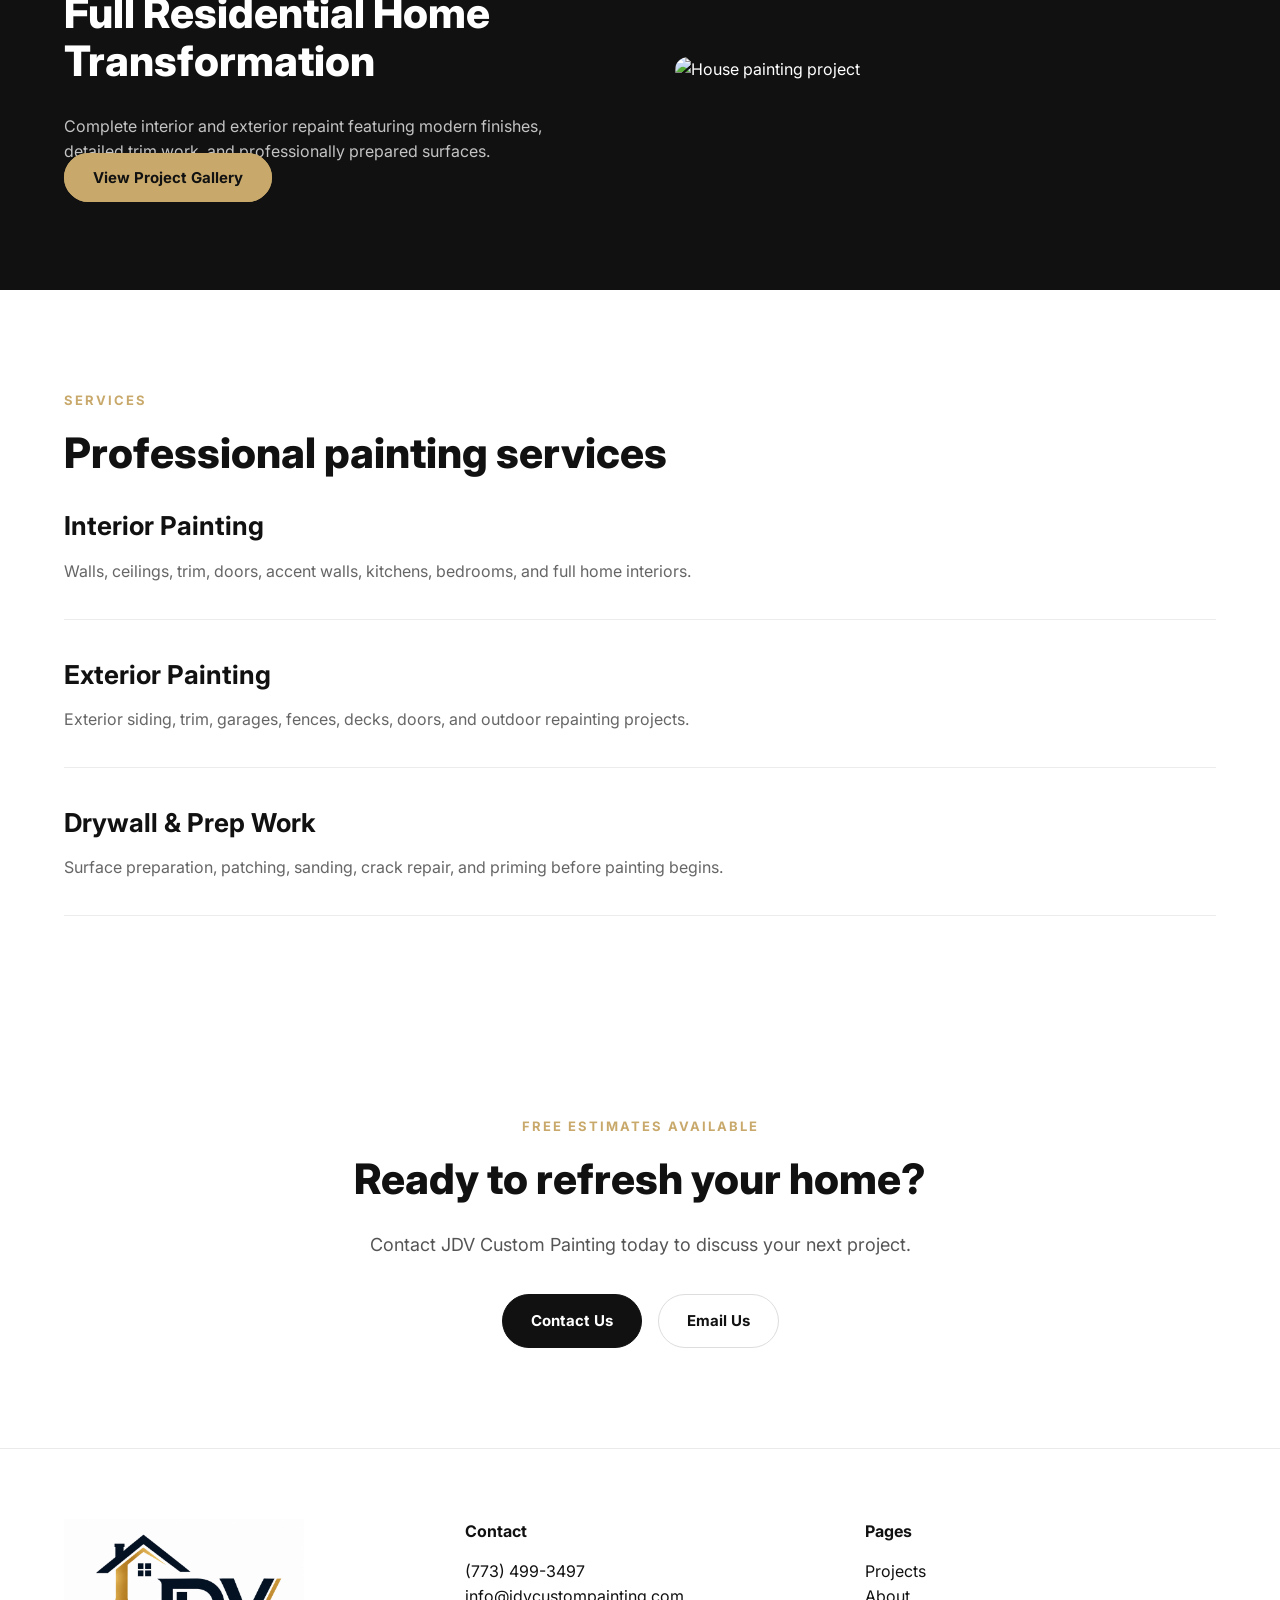
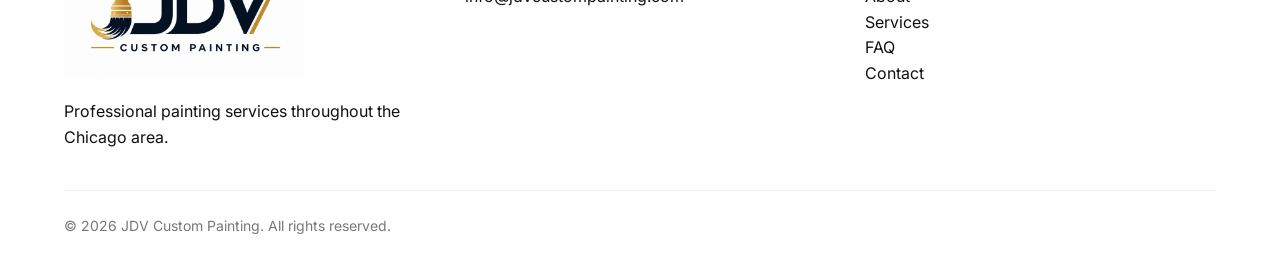
==== commit 9669937c: "updated site" ====
--- a/index.html
+++ b/index.html
@@ -277,7 +277,7 @@
       <div>
 
         <img
-          src="assets/images/logo.svg"
+          src="assets/images/logo.png"
           alt="JDV Custom Painting logo"
           class="footer-logo" />
 
--- a/assets/style.css
+++ b/assets/style.css
@@ -1,3 +1,336 @@
-:root{--bg:#f5f1e9;--card:#fffaf2;--ink:#171717;--muted:#675f55;--line:#ddd2c2;--gold:#b9905a;--dark:#101010;--dark2:#1b1b1b;--radius:24px;--shadow:0 18px 45px rgba(0,0,0,.12)}
-*{box-sizing:border-box}html{scroll-behavior:smooth}body{margin:0;font-family:Inter,Arial,sans-serif;background:var(--bg);color:var(--ink);line-height:1.55}a{color:inherit;text-decoration:none}img{max-width:100%;display:block}.wrap{width:min(1180px,92vw);margin:auto}.topbar{position:sticky;top:0;z-index:10;background:rgba(245,241,233,.9);backdrop-filter:blur(14px);border-bottom:1px solid var(--line)}.nav{height:82px;display:flex;align-items:center;justify-content:space-between}.brand{display:flex;align-items:center;gap:14px;font-weight:800;letter-spacing:.08em}.brand-mark{width:46px;height:46px;border-radius:50%;background:var(--dark);color:#fff;display:grid;place-items:center;font-family:Georgia,serif}.links{display:flex;align-items:center;gap:26px;font-size:14px;text-transform:uppercase;letter-spacing:.08em}.links a{opacity:.78}.links a:hover,.links a.active{opacity:1;color:var(--gold)}.mobile-toggle{display:none}.btn{display:inline-flex;align-items:center;justify-content:center;padding:13px 20px;border-radius:999px;border:1px solid var(--ink);font-weight:750}.btn.dark{background:var(--ink);color:#fff}.btn.gold{background:var(--gold);border-color:var(--gold);color:#111}.hero{padding:78px 0 48px}.hero-grid{display:grid;grid-template-columns:1.05fr .95fr;gap:44px;align-items:center}.eyebrow{font-size:13px;text-transform:uppercase;letter-spacing:.18em;color:var(--gold);font-weight:800}.h1{font-size:clamp(46px,7vw,92px);line-height:.94;margin:18px 0}.lead{font-size:20px;color:var(--muted);max-width:690px}.hero-card{border-radius:34px;overflow:hidden;box-shadow:var(--shadow);background:#111;position:relative}.hero-card img{aspect-ratio:1.05/1;object-fit:cover}.hero-note{position:absolute;left:22px;right:22px;bottom:22px;background:rgba(16,16,16,.76);color:#fff;border-radius:22px;padding:18px;backdrop-filter:blur(10px)}.actions{display:flex;gap:14px;flex-wrap:wrap;margin-top:30px}.section{padding:72px 0}.section.dark{background:var(--dark);color:#fff}.section.dark .muted{color:#c9c1b5}.kicker{color:var(--gold);font-weight:800;letter-spacing:.16em;text-transform:uppercase;font-size:12px}.section-title{font-size:clamp(34px,5vw,58px);line-height:1;margin:12px 0 16px}.muted{color:var(--muted)}.split{display:grid;grid-template-columns:.95fr 1.05fr;gap:52px;align-items:start}.cards{display:grid;grid-template-columns:repeat(3,1fr);gap:20px}.card{background:var(--card);border:1px solid var(--line);border-radius:var(--radius);padding:26px;box-shadow:0 8px 22px rgba(0,0,0,.05)}.card h3{font-size:23px;margin:0 0 10px}.card p{color:var(--muted);margin:0}.project-grid{display:grid;grid-template-columns:repeat(3,1fr);gap:22px}.project{background:var(--card);border:1px solid var(--line);border-radius:26px;overflow:hidden;box-shadow:0 10px 30px rgba(0,0,0,.08)}.project img{height:260px;width:100%;object-fit:cover}.project-body{padding:22px}.project h3{margin:0 0 8px;font-size:24px}.tag{display:inline-block;font-size:12px;text-transform:uppercase;letter-spacing:.1em;color:var(--gold);font-weight:800;margin-bottom:10px}.service-list{display:grid;grid-template-columns:1fr 1fr;gap:18px}.service-item{padding:24px;border-bottom:1px solid var(--line)}.quote{font-size:28px;line-height:1.25;font-family:Georgia,serif}.form{display:grid;gap:14px}.form input,.form textarea,.form select{width:100%;padding:15px 16px;border-radius:14px;border:1px solid var(--line);background:#fff;font:inherit}.form textarea{min-height:150px}.footer{background:#0f0f0f;color:#fff;padding:54px 0}.footer-grid{display:grid;grid-template-columns:1.2fr repeat(3,1fr);gap:26px}.footer p,.footer a{color:#c9c1b5}.page-hero{padding:72px 0 42px;border-bottom:1px solid var(--line)}.crumb{font-size:13px;color:var(--muted);text-transform:uppercase;letter-spacing:.12em}.filters{display:flex;gap:12px;flex-wrap:wrap;margin:24px 0}.pill{border:1px solid var(--line);border-radius:999px;padding:9px 14px;color:var(--muted);background:#fff}.stat-row{display:grid;grid-template-columns:repeat(3,1fr);gap:18px;margin-top:24px}.stat{background:#fff;border:1px solid var(--line);border-radius:22px;padding:22px}.stat strong{font-size:38px;display:block}.contact-line{font-size:28px;font-weight:800}.mobile-menu{display:none}
-@media(max-width:850px){.links{display:none}.mobile-toggle{display:block;background:transparent;border:0;font-size:28px}.mobile-menu.open{display:grid;gap:12px;padding:0 0 22px}.hero-grid,.split,.footer-grid{grid-template-columns:1fr}.cards,.project-grid,.service-list,.stat-row{grid-template-columns:1fr}.h1{font-size:52px}.section{padding:52px 0}.hero{padding-top:46px}.project img{height:220px}}
+* {
+  margin: 0;
+  padding: 0;
+  box-sizing: border-box;
+}
+
+body {
+  font-family: 'Inter', sans-serif;
+  color: #111111;
+  background: #ffffff;
+  line-height: 1.6;
+}
+
+a {
+  text-decoration: none;
+  color: inherit;
+}
+
+img {
+  max-width: 100%;
+  display: block;
+}
+
+.wrap {
+  width: 90%;
+  max-width: 1200px;
+  margin: auto;
+}
+
+/* HEADER */
+
+.topbar {
+  position: sticky;
+  top: 0;
+  z-index: 1000;
+  background: rgba(255,255,255,0.96);
+  border-bottom: 1px solid #eaeaea;
+  backdrop-filter: blur(10px);
+}
+
+.nav {
+  display: flex;
+  align-items: center;
+  justify-content: space-between;
+  padding: 18px 0;
+}
+
+.brand {
+  display: flex;
+  align-items: center;
+}
+
+.brand-logo {
+  width: 180px;
+  height: auto;
+}
+
+.links {
+  display: flex;
+  gap: 32px;
+}
+
+.links a {
+  font-size: 15px;
+  font-weight: 600;
+  color: #333333;
+  transition: 0.2s ease;
+}
+
+.links a:hover,
+.links a.active {
+  color: #c8a96b;
+}
+
+/* HERO */
+
+.hero {
+  padding: 100px 0;
+}
+
+.hero-grid {
+  display: grid;
+  grid-template-columns: 1fr 1fr;
+  gap: 70px;
+  align-items: center;
+}
+
+.eyebrow {
+  color: #c8a96b;
+  font-size: 14px;
+  font-weight: 700;
+  letter-spacing: 2px;
+  text-transform: uppercase;
+  margin-bottom: 18px;
+}
+
+.h1 {
+  font-size: 58px;
+  line-height: 1.1;
+  font-weight: 800;
+  margin-bottom: 24px;
+}
+
+.lead {
+  font-size: 18px;
+  color: #555555;
+  margin-bottom: 34px;
+}
+
+.hero-image {
+  border-radius: 24px;
+  box-shadow: 0 20px 60px rgba(0,0,0,0.12);
+}
+
+/* BUTTONS */
+
+.actions {
+  display: flex;
+  gap: 16px;
+  flex-wrap: wrap;
+}
+
+.btn {
+  padding: 14px 28px;
+  border-radius: 999px;
+  border: 1px solid #dddddd;
+  font-size: 15px;
+  font-weight: 700;
+  transition: 0.2s ease;
+}
+
+.btn:hover {
+  transform: translateY(-2px);
+}
+
+.btn.dark {
+  background: #111111;
+  color: white;
+  border-color: #111111;
+}
+
+.btn.gold {
+  background: #c8a96b;
+  color: #111111;
+  border-color: #c8a96b;
+}
+
+/* SECTIONS */
+
+.section {
+  padding: 100px 0;
+}
+
+.dark {
+  background: #111111;
+  color: white;
+}
+
+.dark .muted {
+  color: rgba(255,255,255,0.75);
+}
+
+.kicker {
+  color: #c8a96b;
+  text-transform: uppercase;
+  letter-spacing: 2px;
+  font-size: 13px;
+  font-weight: 700;
+  margin-bottom: 18px;
+}
+
+.section-title {
+  font-size: 42px;
+  line-height: 1.15;
+  margin-bottom: 28px;
+  font-weight: 800;
+}
+
+.muted {
+  color: #666666;
+}
+
+/* CARDS */
+
+.cards {
+  display: grid;
+  grid-template-columns: repeat(3,1fr);
+  gap: 30px;
+  margin-top: 50px;
+}
+
+.card {
+  padding: 36px;
+  border-radius: 24px;
+  background: #f7f7f7;
+}
+
+.card h3 {
+  margin-bottom: 16px;
+  font-size: 22px;
+}
+
+/* SPLIT */
+
+.split {
+  display: grid;
+  grid-template-columns: 1fr 1fr;
+  gap: 70px;
+  align-items: center;
+}
+
+.rounded-image {
+  border-radius: 24px;
+}
+
+/* SERVICES */
+
+.service-list {
+  display: flex;
+  flex-direction: column;
+  gap: 34px;
+}
+
+.service-item {
+  padding-bottom: 34px;
+  border-bottom: 1px solid #ececec;
+}
+
+.service-item h3 {
+  font-size: 26px;
+  margin-bottom: 12px;
+}
+
+/* CTA */
+
+.center {
+  text-align: center;
+}
+
+.center-actions {
+  justify-content: center;
+}
+
+.small {
+  max-width: 700px;
+  margin-inline: auto;
+}
+
+/* PROJECTS */
+
+.project-image {
+  border-radius: 18px;
+  margin-bottom: 22px;
+}
+
+/* FOOTER */
+
+.footer {
+  padding: 70px 0 30px;
+  border-top: 1px solid #eaeaea;
+}
+
+.footer-grid {
+  display: grid;
+  grid-template-columns: repeat(3,1fr);
+  gap: 50px;
+  margin-bottom: 40px;
+}
+
+.footer h4 {
+  margin-bottom: 14px;
+}
+
+.footer-logo {
+  width: 240px;
+  height: auto;
+  margin-bottom: 20px;
+}
+
+.copyright {
+  border-top: 1px solid #ececec;
+  padding-top: 24px;
+  color: #777777;
+  font-size: 14px;
+}
+
+/* RESPONSIVE */
+
+@media (max-width: 900px) {
+
+  .hero-grid,
+  .split,
+  .cards,
+  .footer-grid {
+    grid-template-columns: 1fr;
+  }
+
+  .h1 {
+    font-size: 42px;
+  }
+
+  .section-title {
+    font-size: 34px;
+  }
+
+  .links {
+    gap: 18px;
+  }
+
+}
+
+@media (max-width: 640px) {
+
+  .nav {
+    flex-direction: column;
+    gap: 20px;
+  }
+
+  .links {
+    flex-wrap: wrap;
+    justify-content: center;
+  }
+
+  .hero {
+    padding: 70px 0;
+  }
+
+  .section {
+    padding: 70px 0;
+  }
+
+  .h1 {
+    font-size: 34px;
+  }
+
+}
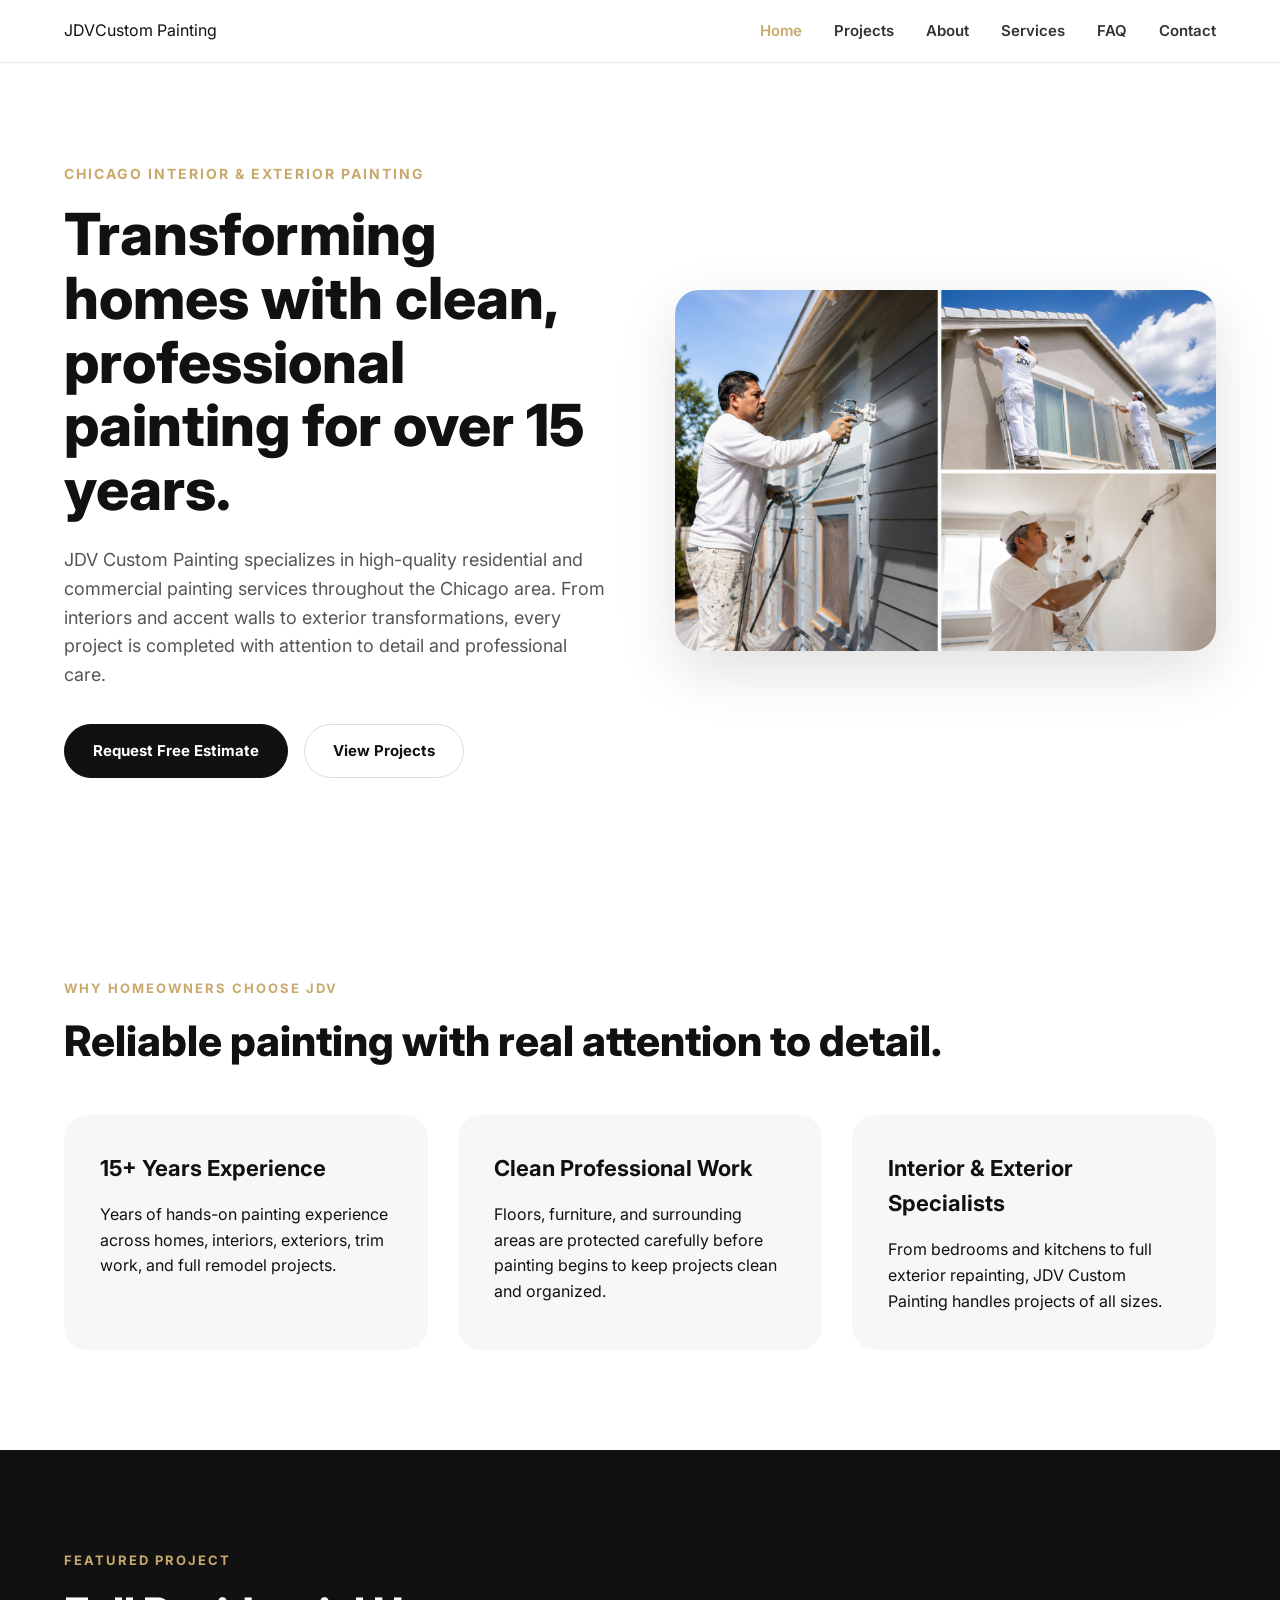
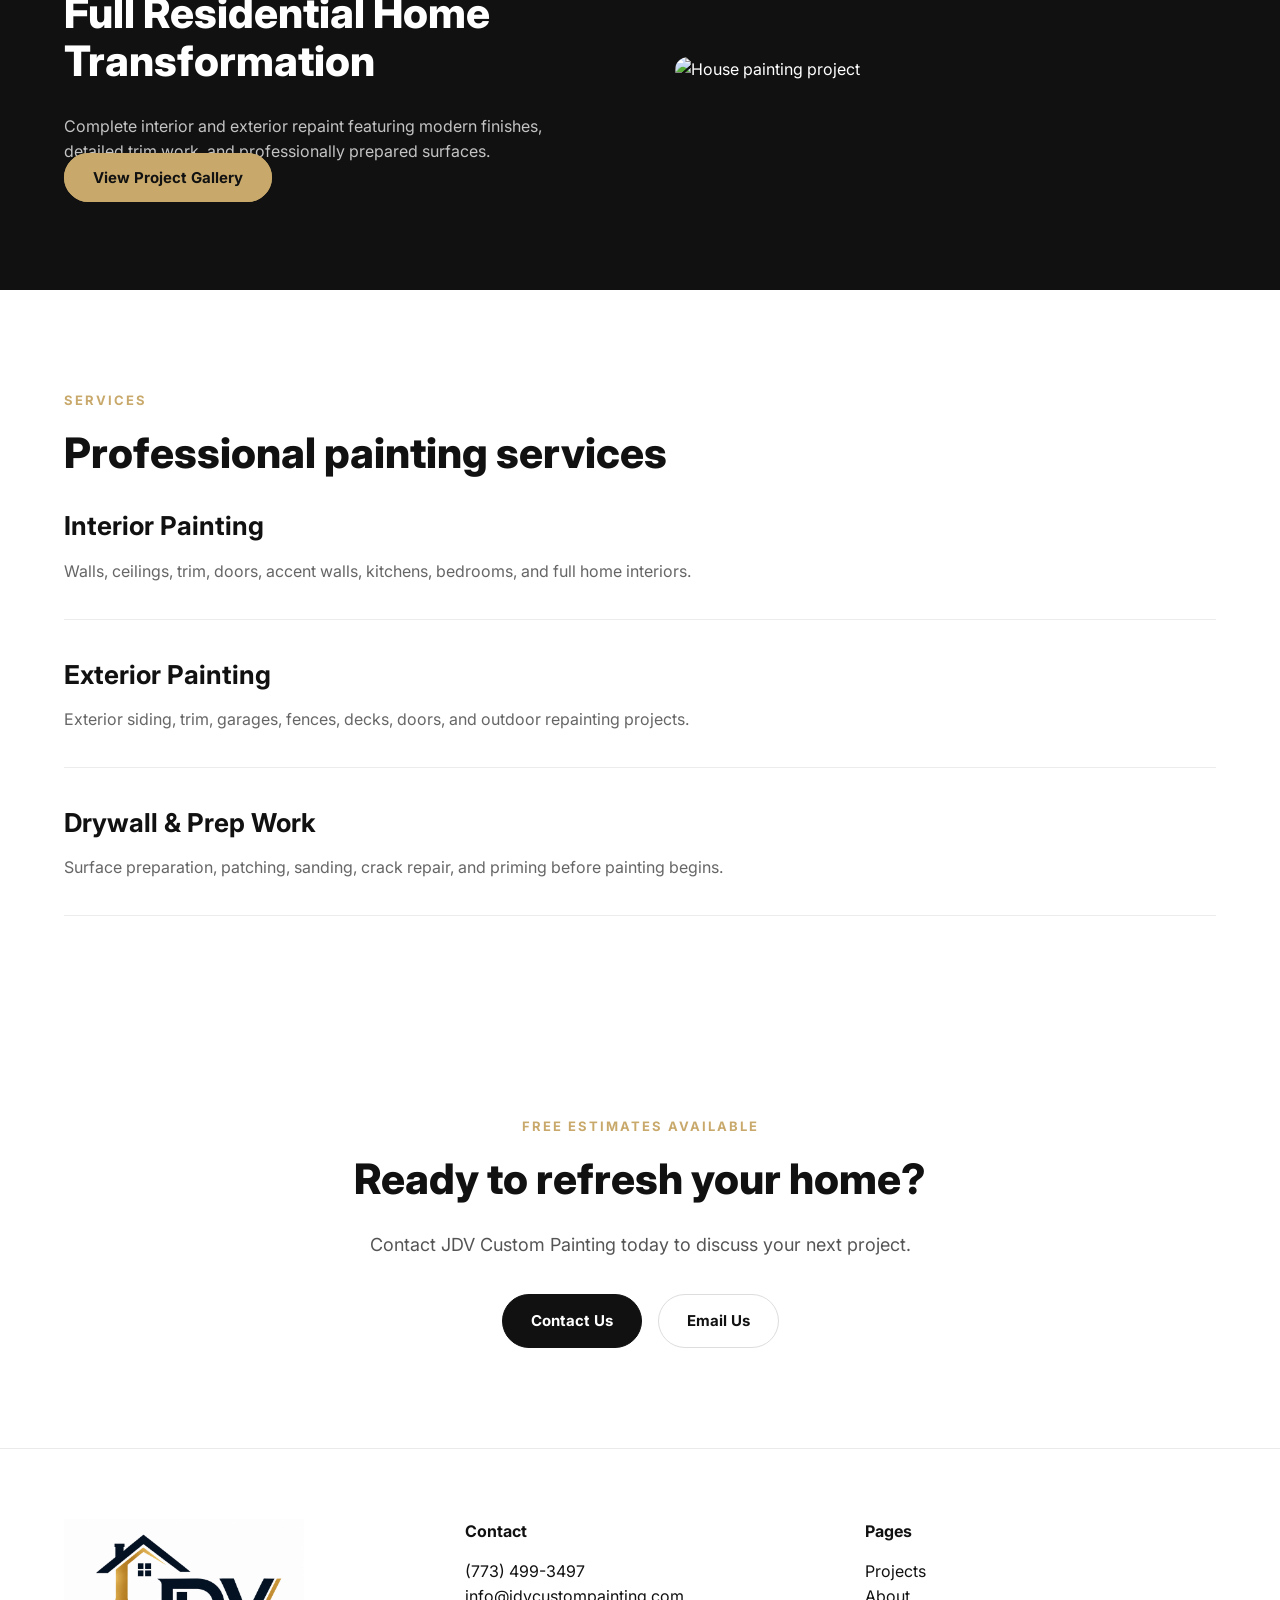
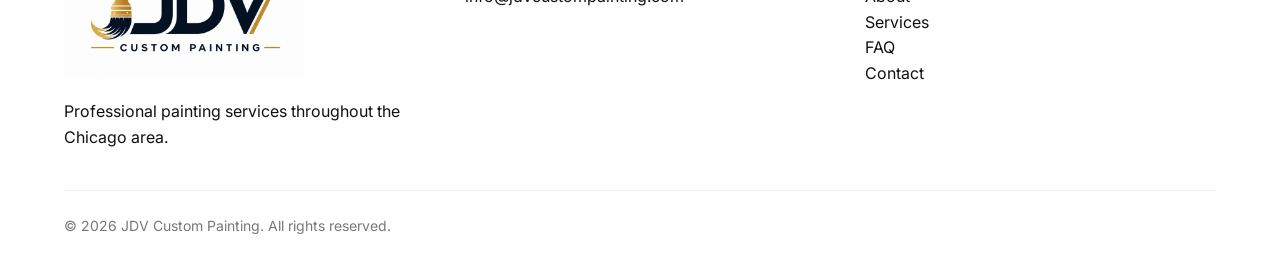
==== commit c9f730b3: "Update hero image source and alt text" ====
--- a/index.html
+++ b/index.html
@@ -96,8 +96,8 @@
 
           <img
             class="hero-image"
-            src="assets/images/hero-painting.jpg"
-            alt="Professional painting project" />
+            src="assets/images/hero.png"
+            alt="Professional JDV painters painting exterior and interior homes" />
 
         </div>
 
@@ -341,4 +341,4 @@
 
 </body>
 
-</html>+</html>
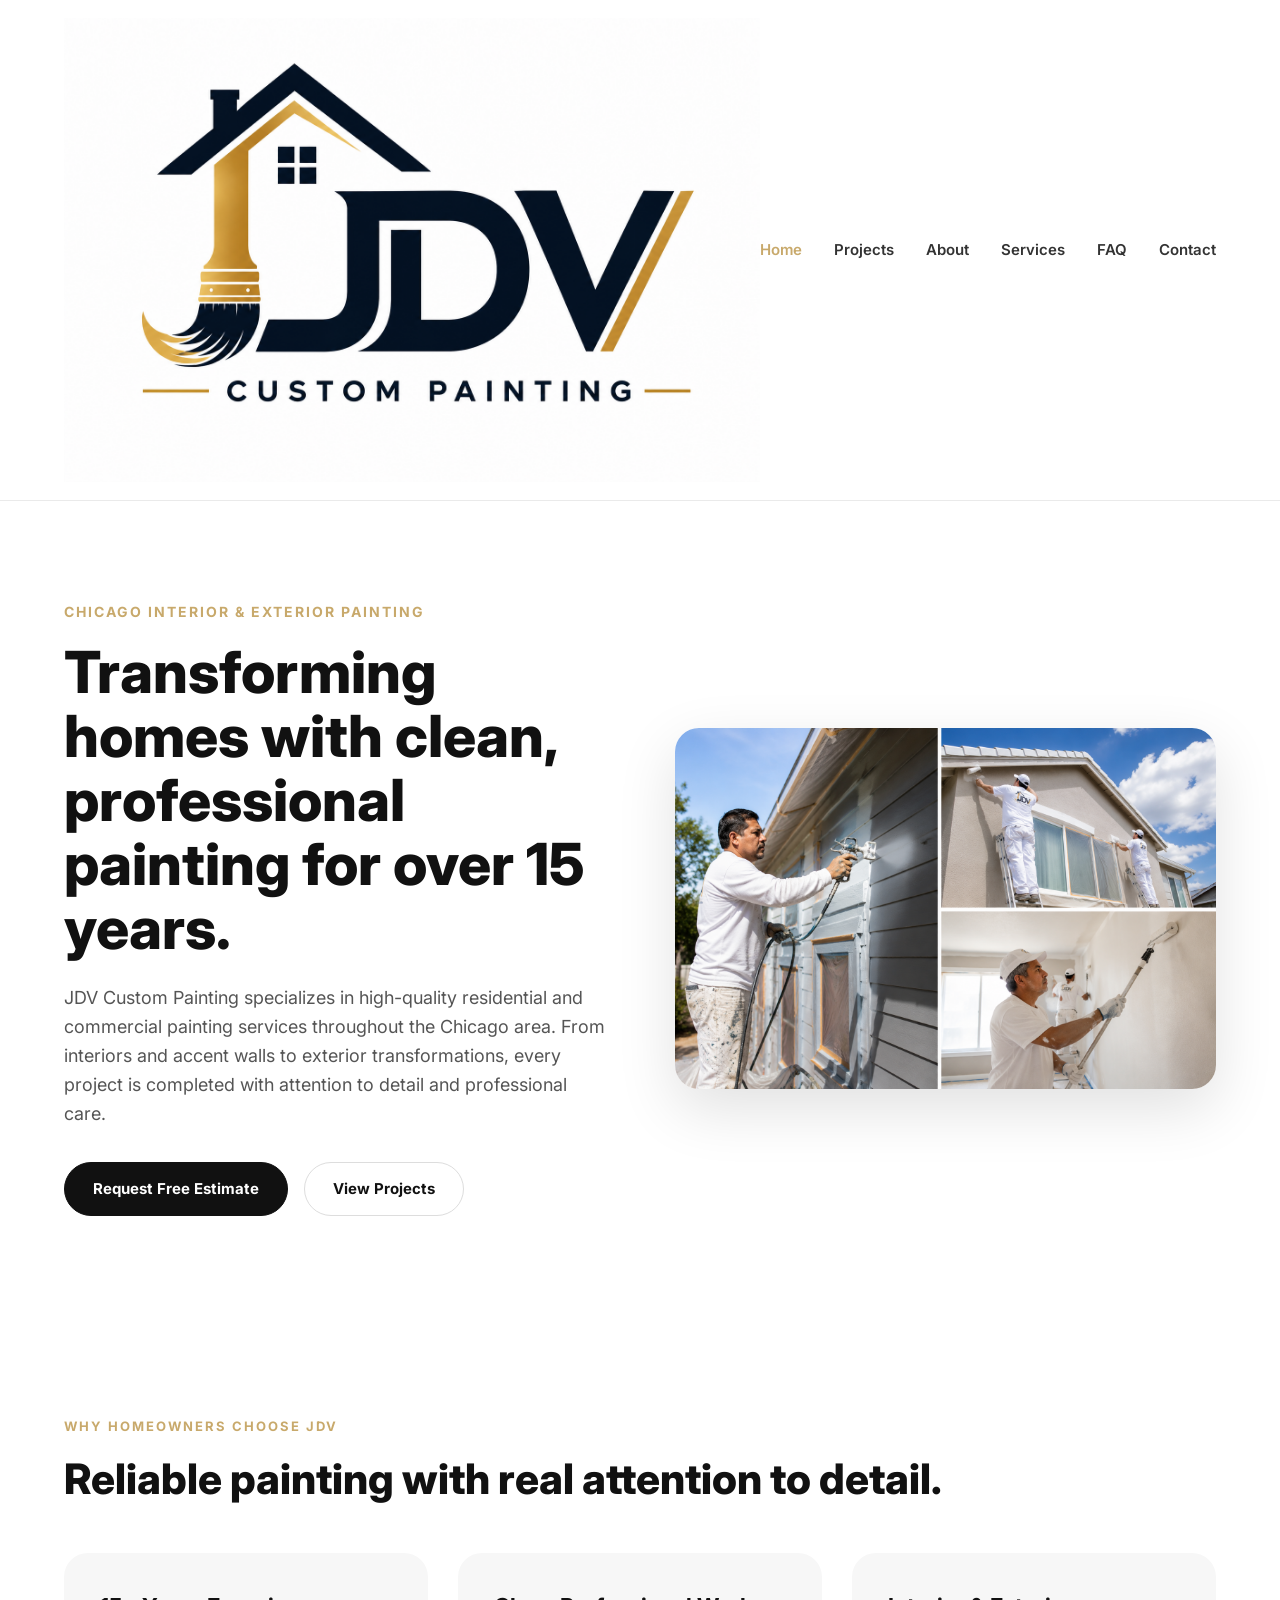
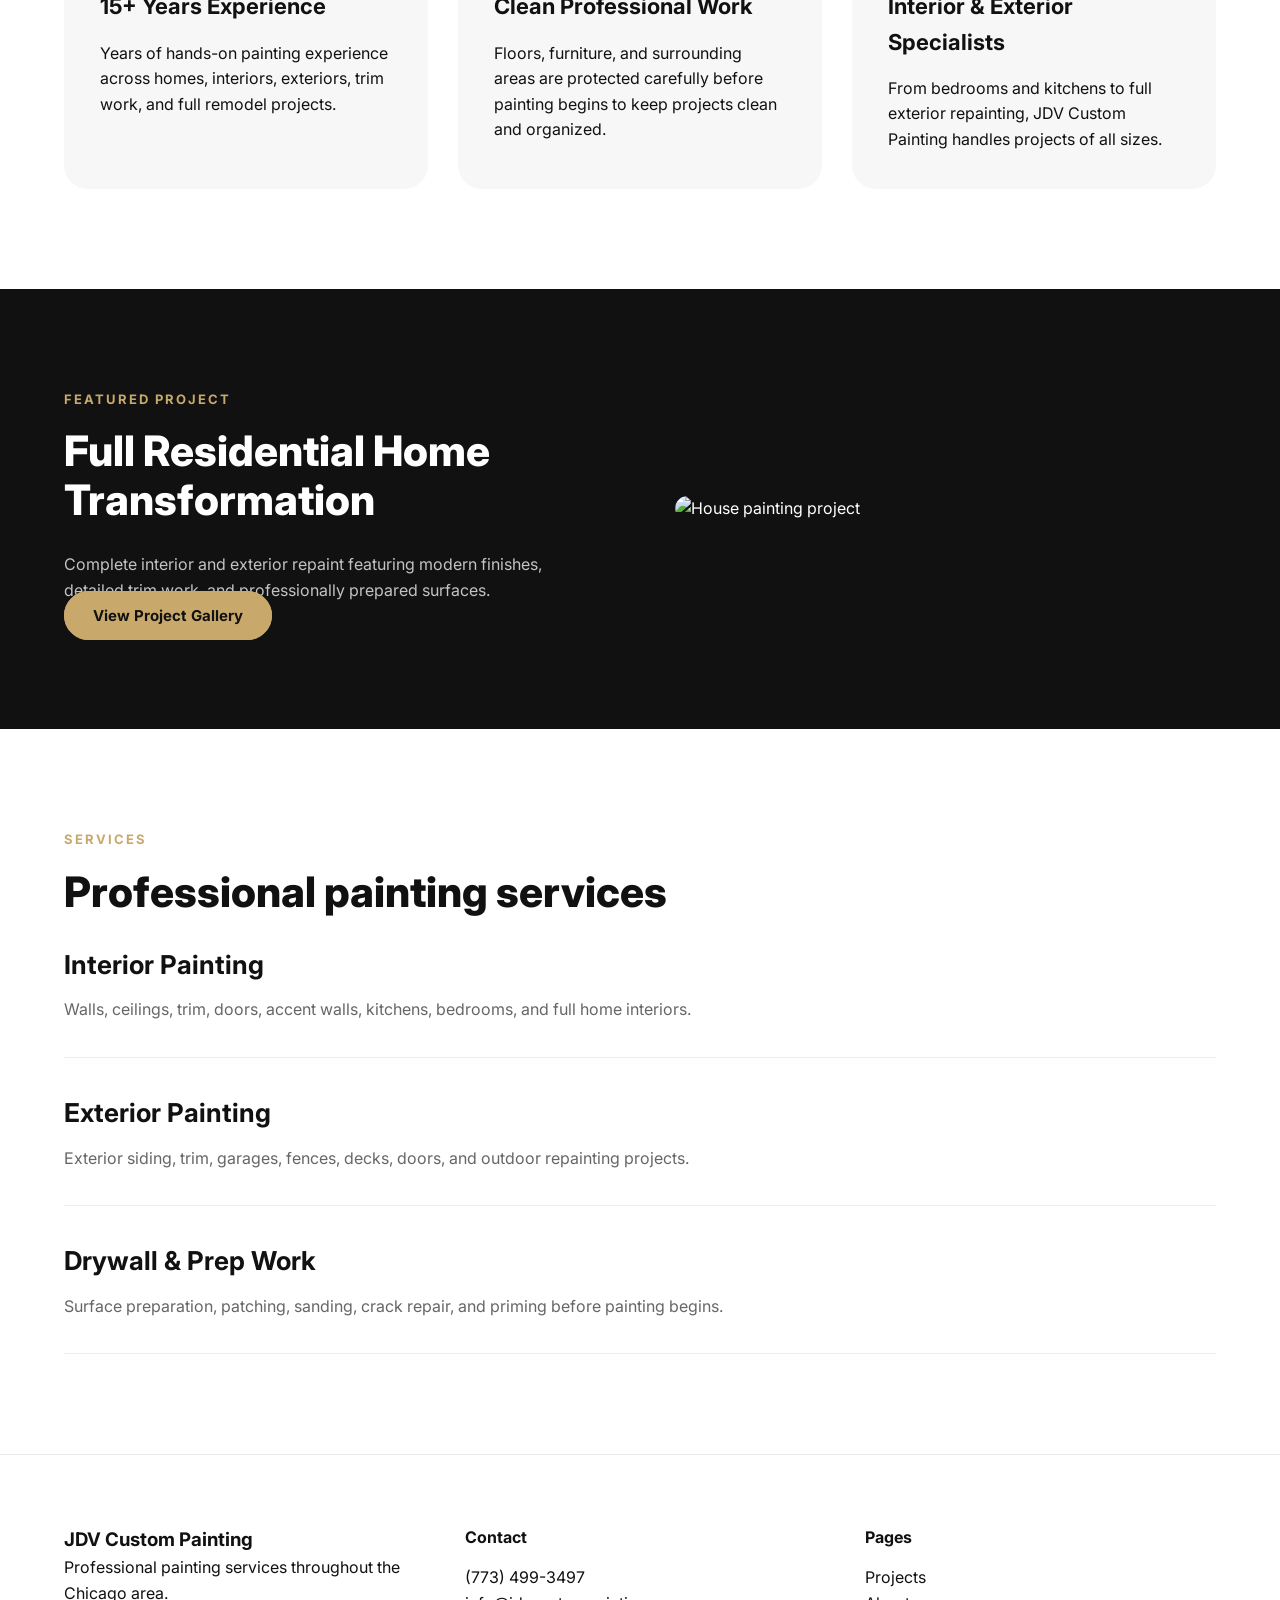
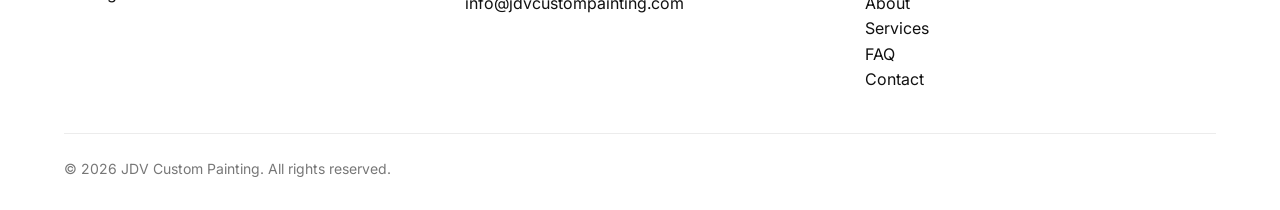
==== commit b6fc5304: "Update index.html" ====
--- a/index.html
+++ b/index.html
@@ -19,7 +19,7 @@
   <link rel="preconnect" href="https://fonts.gstatic.com" crossorigin />
 
   <link
-    href="https://fonts.googleapis.com/css2?family=Inter:wght@400;500;600;700;800&display=swap"
+    href="https://fonts.googleapis.com/css2?family=Inter:wght@400;500;600;700;800;900&display=swap"
     rel="stylesheet" />
 
 </head>
@@ -30,11 +30,12 @@
 
     <div class="wrap nav">
 
-      <a class="brand" href="index.html">
-
-        <span class="brand-mark">JDV</span>
-
-        <span>Custom Painting</span>
+      <a class="brand brand-with-logo" href="index.html">
+
+        <img
+          src="assets/images/logo.png"
+          alt="JDV Custom Painting logo"
+          class="header-logo" />
 
       </a>
 
@@ -75,7 +76,8 @@
           </h1>
 
           <p class="lead">
-            JDV Custom Painting specializes in high-quality residential and commercial painting services throughout the Chicago area. From interiors and accent walls to exterior transformations, every project is completed with attention to detail and professional care.
+            JDV Custom Painting specializes in high-quality residential and commercial painting services throughout the Chicago area.
+            From interiors and accent walls to exterior transformations, every project is completed with attention to detail and professional care.
           </p>
 
           <div class="actions">
@@ -207,27 +209,33 @@
         <div class="service-list">
 
           <div class="service-item">
+
             <h3>Interior Painting</h3>
 
             <p class="muted">
               Walls, ceilings, trim, doors, accent walls, kitchens, bedrooms, and full home interiors.
             </p>
+
           </div>
 
           <div class="service-item">
+
             <h3>Exterior Painting</h3>
 
             <p class="muted">
               Exterior siding, trim, garages, fences, decks, doors, and outdoor repainting projects.
             </p>
+
           </div>
 
           <div class="service-item">
+
             <h3>Drywall & Prep Work</h3>
 
             <p class="muted">
               Surface preparation, patching, sanding, crack repair, and priming before painting begins.
             </p>
+
           </div>
 
         </div>
@@ -236,38 +244,6 @@
 
     </section>
 
-    <section class="section cta-section">
-
-      <div class="wrap center">
-
-        <div class="kicker">
-          Free Estimates Available
-        </div>
-
-        <h2 class="section-title">
-          Ready to refresh your home?
-        </h2>
-
-        <p class="lead small">
-          Contact JDV Custom Painting today to discuss your next project.
-        </p>
-
-        <div class="actions center-actions">
-
-          <a class="btn dark" href="contact.html">
-            Contact Us
-          </a>
-
-          <a class="btn" href="mailto:info@jdvcustompainting.com">
-            Email Us
-          </a>
-
-        </div>
-
-      </div>
-
-    </section>
-
   </main>
 
   <footer class="footer">
@@ -276,10 +252,7 @@
 
       <div>
 
-        <img
-          src="assets/images/logo.png"
-          alt="JDV Custom Painting logo"
-          class="footer-logo" />
+        <h3>JDV Custom Painting</h3>
 
         <p>
           Professional painting services throughout the Chicago area.
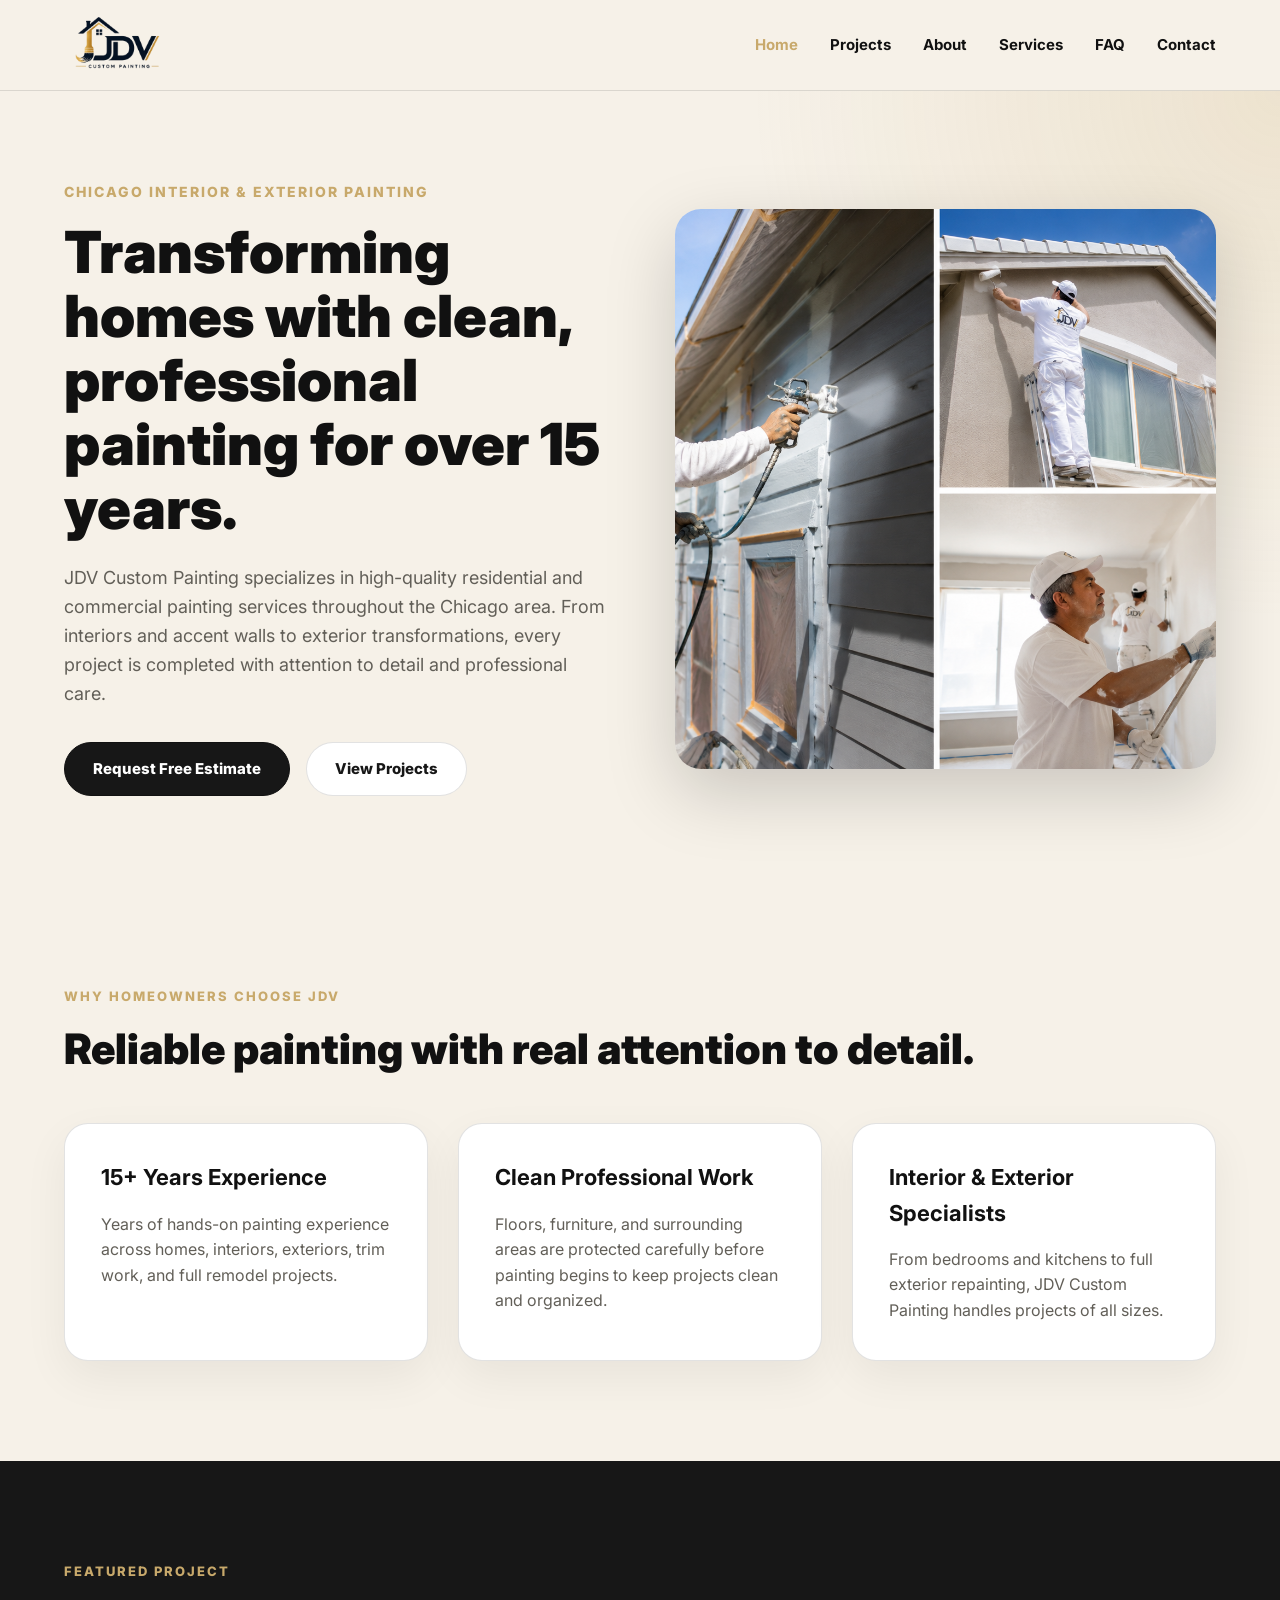
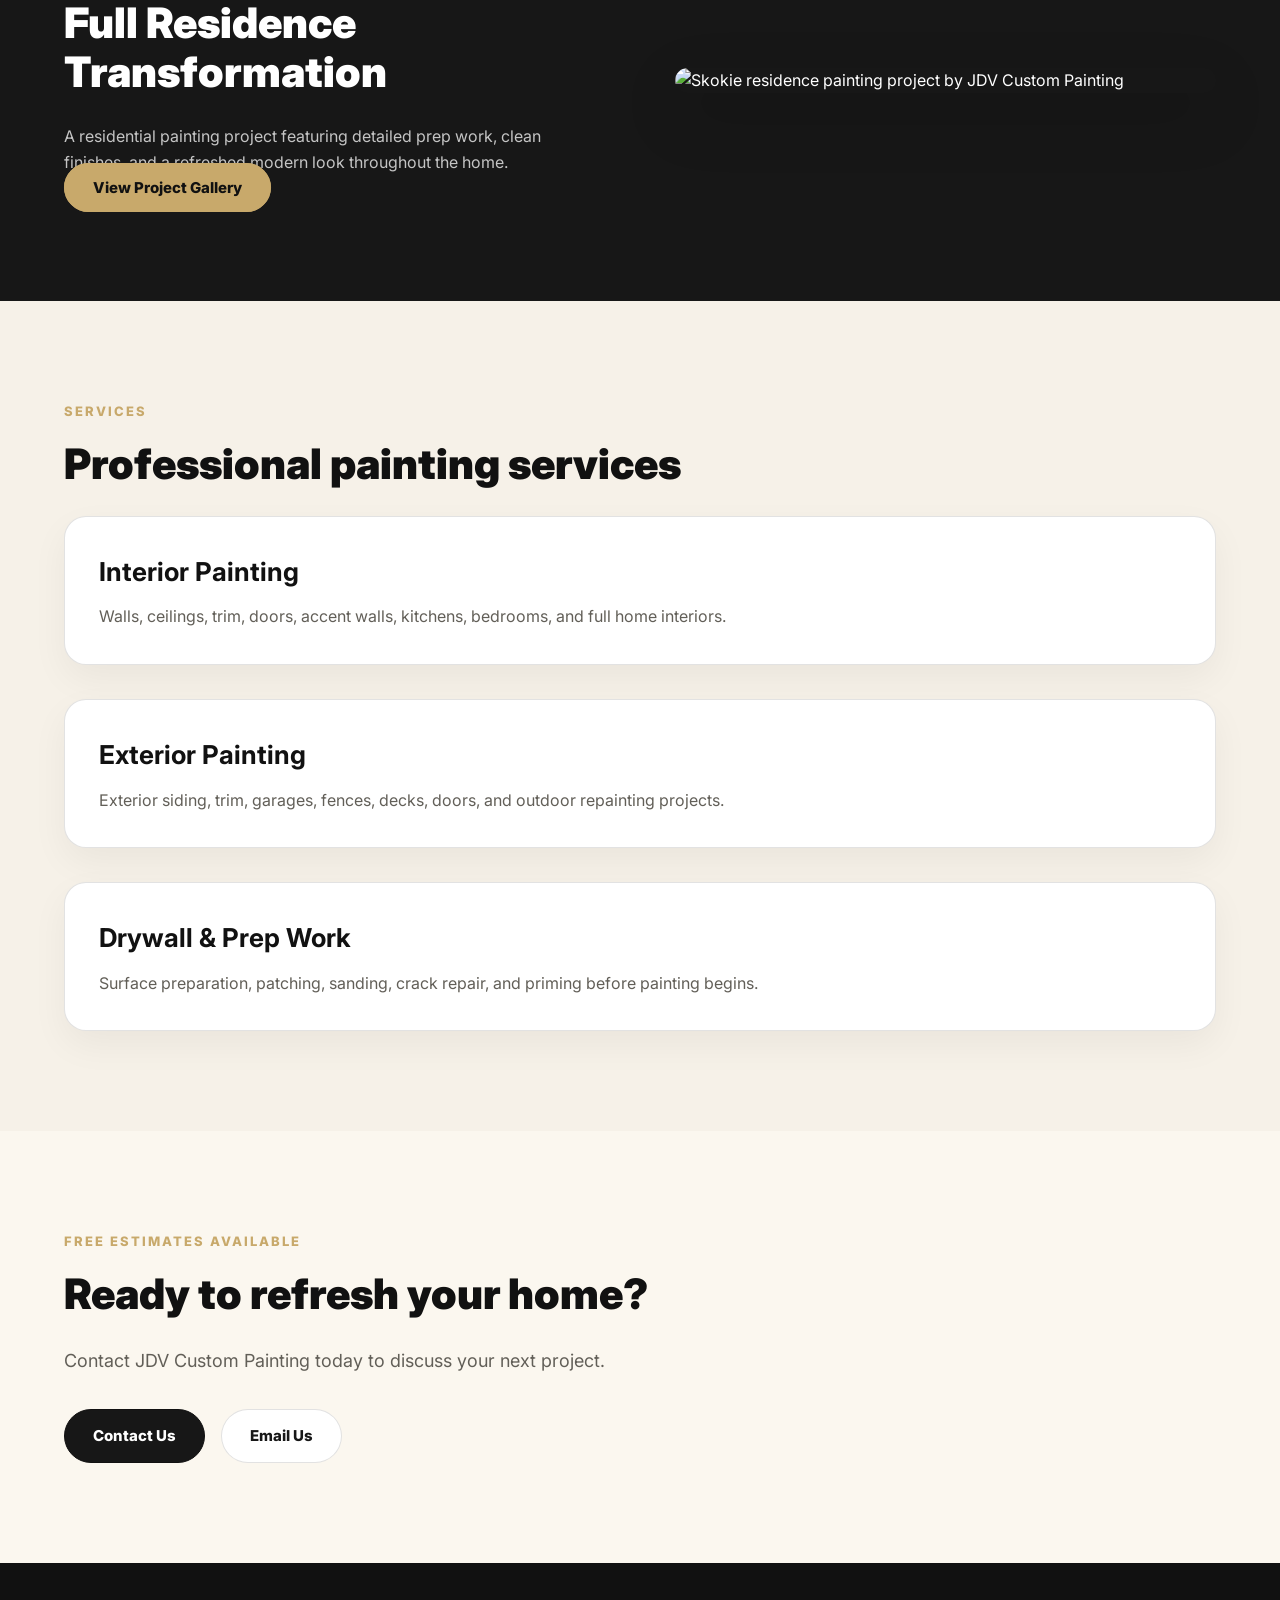
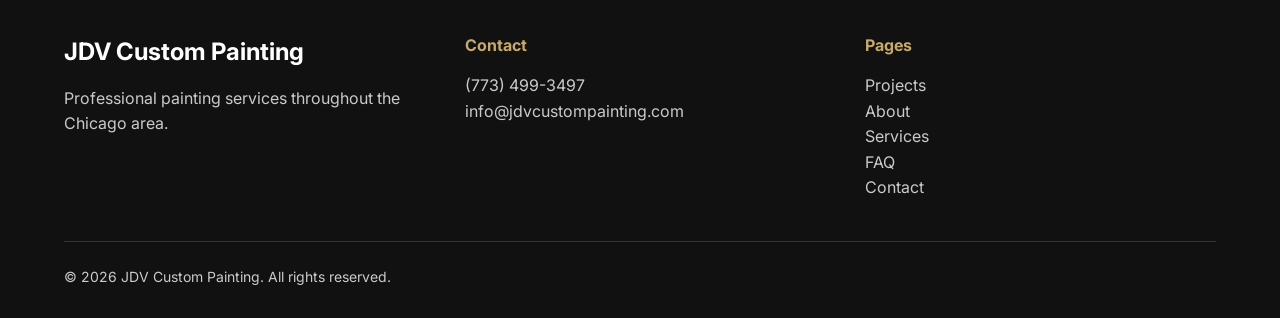
==== commit a92b559d: "Update index.html" ====
--- a/index.html
+++ b/index.html
@@ -94,7 +94,7 @@
 
         </div>
 
-        <div>
+        <div class="hero-image-frame">
 
           <img
             class="hero-image"
@@ -157,9 +157,9 @@
 
     </section>
 
-    <section class="section dark">
-
-      <div class="wrap split">
+    <section class="section dark featured-project-section">
+
+      <div class="wrap split featured-project-grid">
 
         <div>
 
@@ -168,16 +168,20 @@
           </div>
 
           <h2 class="section-title">
-            Full Residential Home Transformation
+            Full Residence Transformation
           </h2>
 
           <p class="muted">
-            Complete interior and exterior repaint featuring modern finishes, detailed trim work, and professionally prepared surfaces.
+            A residential painting project featuring detailed prep work, clean finishes, and a refreshed modern look throughout the home.
           </p>
 
-          <a class="btn gold" href="projects.html">
-            View Project Gallery
-          </a>
+          <div class="featured-project-button">
+
+            <a class="btn gold" href="projects.html">
+              View Project Gallery
+            </a>
+
+          </div>
 
         </div>
 
@@ -185,8 +189,8 @@
 
           <img
             class="rounded-image"
-            src="assets/images/project-house.jpg"
-            alt="House painting project" />
+            src="assets/images/suburban-house.png"
+            alt="Skokie residence painting project by JDV Custom Painting" />
 
         </div>
 
@@ -244,6 +248,38 @@
 
     </section>
 
+    <section class="section cta-section">
+
+      <div class="wrap center">
+
+        <div class="kicker">
+          Free Estimates Available
+        </div>
+
+        <h2 class="section-title">
+          Ready to refresh your home?
+        </h2>
+
+        <p class="lead small">
+          Contact JDV Custom Painting today to discuss your next project.
+        </p>
+
+        <div class="actions center-actions">
+
+          <a class="btn dark" href="contact.html">
+            Contact Us
+          </a>
+
+          <a class="btn" href="mailto:info@jdvcustompainting.com">
+            Email Us
+          </a>
+
+        </div>
+
+      </div>
+
+    </section>
+
   </main>
 
   <footer class="footer">
--- a/assets/style.css
+++ b/assets/style.css
@@ -4,10 +4,22 @@
   box-sizing: border-box;
 }
 
+:root {
+  --black: #111111;
+  --dark: #171717;
+  --cream: #f6f1e8;
+  --cream-light: #fbf7ef;
+  --white: #ffffff;
+  --gold: #c8a96b;
+  --text: #171717;
+  --muted: #625f58;
+  --border: rgba(17, 17, 17, 0.12);
+}
+
 body {
   font-family: 'Inter', sans-serif;
-  color: #111111;
-  background: #ffffff;
+  color: var(--text);
+  background: var(--cream-light);
   line-height: 1.6;
 }
 
@@ -33,8 +45,8 @@
   position: sticky;
   top: 0;
   z-index: 1000;
-  background: rgba(255,255,255,0.96);
-  border-bottom: 1px solid #eaeaea;
+  background: rgba(246, 241, 232, 0.96);
+  border-bottom: 1px solid var(--border);
   backdrop-filter: blur(10px);
 }
 
@@ -42,17 +54,18 @@
   display: flex;
   align-items: center;
   justify-content: space-between;
-  padding: 18px 0;
-}
-
-.brand {
+  padding: 10px 0;
+}
+
+.brand-with-logo {
   display: flex;
   align-items: center;
 }
 
-.brand-logo {
-  width: 180px;
+.header-logo {
+  width: 105px;
   height: auto;
+  object-fit: contain;
 }
 
 .links {
@@ -62,20 +75,23 @@
 
 .links a {
   font-size: 15px;
-  font-weight: 600;
-  color: #333333;
+  font-weight: 700;
+  color: var(--black);
   transition: 0.2s ease;
 }
 
 .links a:hover,
 .links a.active {
-  color: #c8a96b;
+  color: var(--gold);
 }
 
 /* HERO */
 
 .hero {
-  padding: 100px 0;
+  padding: 90px 0;
+  background:
+    radial-gradient(circle at top right, rgba(200, 169, 107, 0.20), transparent 35%),
+    var(--cream);
 }
 
 .hero-grid {
@@ -86,9 +102,9 @@
 }
 
 .eyebrow {
-  color: #c8a96b;
+  color: var(--gold);
   font-size: 14px;
-  font-weight: 700;
+  font-weight: 800;
   letter-spacing: 2px;
   text-transform: uppercase;
   margin-bottom: 18px;
@@ -97,19 +113,23 @@
 .h1 {
   font-size: 58px;
   line-height: 1.1;
-  font-weight: 800;
+  font-weight: 900;
   margin-bottom: 24px;
+  color: var(--black);
 }
 
 .lead {
   font-size: 18px;
-  color: #555555;
+  color: var(--muted);
   margin-bottom: 34px;
 }
 
 .hero-image {
-  border-radius: 24px;
-  box-shadow: 0 20px 60px rgba(0,0,0,0.12);
+  width: 100%;
+  height: 560px;
+  object-fit: cover;
+  border-radius: 26px;
+  box-shadow: 0 24px 70px rgba(0, 0, 0, 0.18);
 }
 
 /* BUTTONS */
@@ -123,10 +143,12 @@
 .btn {
   padding: 14px 28px;
   border-radius: 999px;
-  border: 1px solid #dddddd;
+  border: 1px solid var(--border);
   font-size: 15px;
-  font-weight: 700;
+  font-weight: 800;
   transition: 0.2s ease;
+  background: var(--white);
+  cursor: pointer;
 }
 
 .btn:hover {
@@ -134,38 +156,49 @@
 }
 
 .btn.dark {
-  background: #111111;
-  color: white;
-  border-color: #111111;
+  background: var(--black);
+  color: var(--white);
+  border-color: var(--black);
 }
 
 .btn.gold {
-  background: #c8a96b;
-  color: #111111;
-  border-color: #c8a96b;
+  background: var(--gold);
+  color: var(--black);
+  border-color: var(--gold);
 }
 
 /* SECTIONS */
 
 .section {
   padding: 100px 0;
+  background: var(--cream-light);
+}
+
+.section:nth-of-type(even) {
+  background: var(--cream);
 }
 
 .dark {
-  background: #111111;
-  color: white;
+  background: var(--dark) !important;
+  color: var(--white);
+}
+
+.dark .section-title,
+.dark h2,
+.dark h3 {
+  color: var(--white);
 }
 
 .dark .muted {
-  color: rgba(255,255,255,0.75);
+  color: rgba(255, 255, 255, 0.75);
 }
 
 .kicker {
-  color: #c8a96b;
+  color: var(--gold);
   text-transform: uppercase;
   letter-spacing: 2px;
   font-size: 13px;
-  font-weight: 700;
+  font-weight: 800;
   margin-bottom: 18px;
 }
 
@@ -173,18 +206,19 @@
   font-size: 42px;
   line-height: 1.15;
   margin-bottom: 28px;
-  font-weight: 800;
+  font-weight: 900;
+  color: var(--black);
 }
 
 .muted {
-  color: #666666;
+  color: var(--muted);
 }
 
 /* CARDS */
 
 .cards {
   display: grid;
-  grid-template-columns: repeat(3,1fr);
+  grid-template-columns: repeat(3, 1fr);
   gap: 30px;
   margin-top: 50px;
 }
@@ -192,12 +226,19 @@
 .card {
   padding: 36px;
   border-radius: 24px;
-  background: #f7f7f7;
+  background: var(--white);
+  border: 1px solid var(--border);
+  box-shadow: 0 16px 45px rgba(0, 0, 0, 0.06);
 }
 
 .card h3 {
   margin-bottom: 16px;
   font-size: 22px;
+  color: var(--black);
+}
+
+.card p {
+  color: var(--muted);
 }
 
 /* SPLIT */
@@ -210,7 +251,9 @@
 }
 
 .rounded-image {
+  width: 100%;
   border-radius: 24px;
+  box-shadow: 0 22px 60px rgba(0, 0, 0, 0.18);
 }
 
 /* SERVICES */
@@ -222,65 +265,186 @@
 }
 
 .service-item {
-  padding-bottom: 34px;
-  border-bottom: 1px solid #ececec;
+  padding: 34px;
+  border-radius: 22px;
+  border: 1px solid var(--border);
+  background: var(--white);
+  box-shadow: 0 14px 36px rgba(0, 0, 0, 0.05);
 }
 
 .service-item h3 {
   font-size: 26px;
   margin-bottom: 12px;
-}
-
-/* CTA */
-
-.center {
-  text-align: center;
-}
-
-.center-actions {
-  justify-content: center;
-}
-
-.small {
-  max-width: 700px;
-  margin-inline: auto;
-}
-
-/* PROJECTS */
-
-.project-image {
-  border-radius: 18px;
-  margin-bottom: 22px;
+  color: var(--black);
+}
+
+/* PROJECT PAGE */
+
+.project-feature {
+  display: grid;
+  grid-template-columns: 1fr;
+  gap: 36px;
+}
+
+.project-main-image {
+  width: 100%;
+  height: 580px;
+  object-fit: cover;
+  border-radius: 28px;
+  box-shadow: 0 24px 70px rgba(0, 0, 0, 0.16);
+}
+
+.project-gallery {
+  display: grid;
+  grid-template-columns: repeat(3, 1fr);
+  gap: 22px;
+  margin-top: 34px;
+}
+
+.project-gallery img {
+  width: 100%;
+  height: 280px;
+  object-fit: cover;
+  border-radius: 22px;
+  box-shadow: 0 16px 45px rgba(0, 0, 0, 0.10);
+}
+
+/* CONTACT PAGE */
+
+.contact-hero {
+  padding: 80px 0;
+}
+
+.contact-hero-grid {
+  display: grid;
+  grid-template-columns: 0.9fr 1.1fr;
+  gap: 70px;
+  align-items: center;
+}
+
+.contact-image {
+  width: 100%;
+  height: 470px;
+  object-fit: cover;
+  border-radius: 26px;
+  box-shadow: 0 24px 70px rgba(0, 0, 0, 0.18);
+}
+
+.contact-info-box {
+  display: grid;
+  grid-template-columns: 1fr 1fr;
+  gap: 24px;
+  margin-top: 26px;
+}
+
+.contact-info-box p {
+  background: var(--white);
+  border: 1px solid var(--border);
+  border-radius: 20px;
+  padding: 22px;
+  color: var(--muted);
+  box-shadow: 0 12px 34px rgba(0, 0, 0, 0.05);
+}
+
+.contact-info-box strong {
+  color: var(--black);
+}
+
+.contact-section-grid {
+  display: grid;
+  grid-template-columns: 0.8fr 1.2fr;
+  gap: 70px;
+  align-items: start;
+}
+
+.contact-form {
+  width: 100%;
+  background: var(--white);
+  padding: 42px;
+  border-radius: 26px;
+  border: 1px solid var(--border);
+  box-shadow: 0 18px 55px rgba(0, 0, 0, 0.08);
+}
+
+.form-row {
+  display: flex;
+  flex-direction: column;
+  gap: 8px;
+  margin-bottom: 20px;
+}
+
+.form-row label {
+  font-weight: 800;
+  color: var(--black);
+  font-size: 14px;
+}
+
+.form-row input,
+.form-row textarea {
+  width: 100%;
+  padding: 15px 16px;
+  border-radius: 14px;
+  border: 1px solid var(--border);
+  background: var(--cream-light);
+  font-family: inherit;
+  font-size: 15px;
+  color: var(--black);
+  outline: none;
+}
+
+.form-row input:focus,
+.form-row textarea:focus {
+  border-color: var(--gold);
+  box-shadow: 0 0 0 3px rgba(200, 169, 107, 0.18);
+}
+
+.form-row textarea {
+  min-height: 160px;
+  resize: vertical;
+}
+
+.form-button {
+  width: 100%;
 }
 
 /* FOOTER */
 
 .footer {
   padding: 70px 0 30px;
-  border-top: 1px solid #eaeaea;
+  background: var(--black);
+  color: var(--white);
 }
 
 .footer-grid {
   display: grid;
-  grid-template-columns: repeat(3,1fr);
+  grid-template-columns: repeat(3, 1fr);
   gap: 50px;
   margin-bottom: 40px;
 }
 
+.footer h3 {
+  font-size: 24px;
+  margin-bottom: 14px;
+}
+
 .footer h4 {
   margin-bottom: 14px;
-}
-
-.footer-logo {
-  width: 240px;
-  height: auto;
-  margin-bottom: 20px;
+  color: var(--gold);
+}
+
+.footer p,
+.footer a {
+  color: rgba(255, 255, 255, 0.78);
+}
+
+.footer a:hover {
+  color: var(--gold);
 }
 
 .copyright {
-  border-top: 1px solid #ececec;
+  border-top: 1px solid rgba(255, 255, 255, 0.14);
   padding-top: 24px;
-  color: #777777;
+  color: rgba(255, 255, 255, 0.6);
   font-size: 14px;
 }
 
@@ -291,7 +455,11 @@
   .hero-grid,
   .split,
   .cards,
-  .footer-grid {
+  .footer-grid,
+  .project-gallery,
+  .contact-hero-grid,
+  .contact-section-grid,
+  .contact-info-box {
     grid-template-columns: 1fr;
   }
 
@@ -307,13 +475,23 @@
     gap: 18px;
   }
 
+  .hero-image,
+  .project-main-image,
+  .contact-image {
+    height: 420px;
+  }
+
+  .project-gallery img {
+    height: 360px;
+  }
+
 }
 
 @media (max-width: 640px) {
 
   .nav {
     flex-direction: column;
-    gap: 20px;
+    gap: 16px;
   }
 
   .links {
@@ -333,4 +511,22 @@
     font-size: 34px;
   }
 
-}+  .header-logo {
+    width: 95px;
+  }
+
+  .hero-image,
+  .project-main-image,
+  .contact-image {
+    height: 320px;
+  }
+
+  .project-gallery img {
+    height: 280px;
+  }
+
+  .contact-form {
+    padding: 26px;
+  }
+
+}
